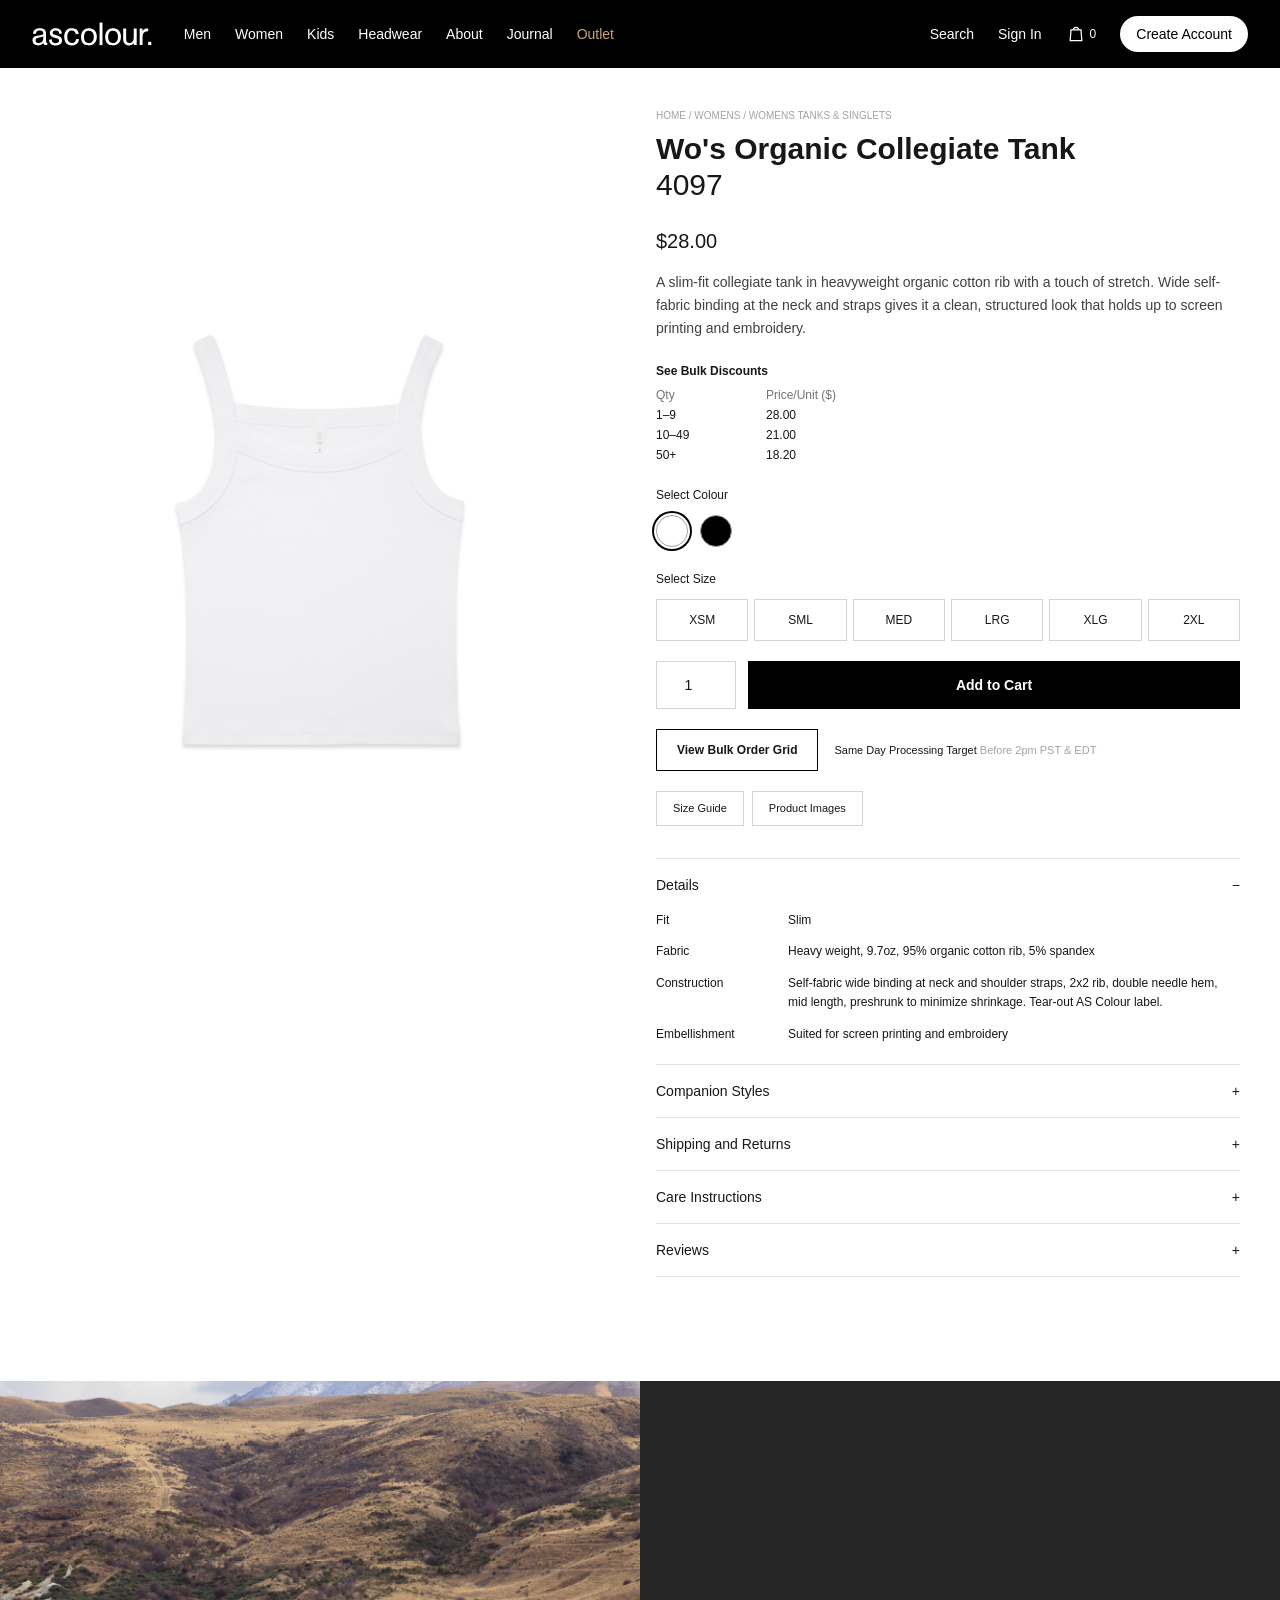
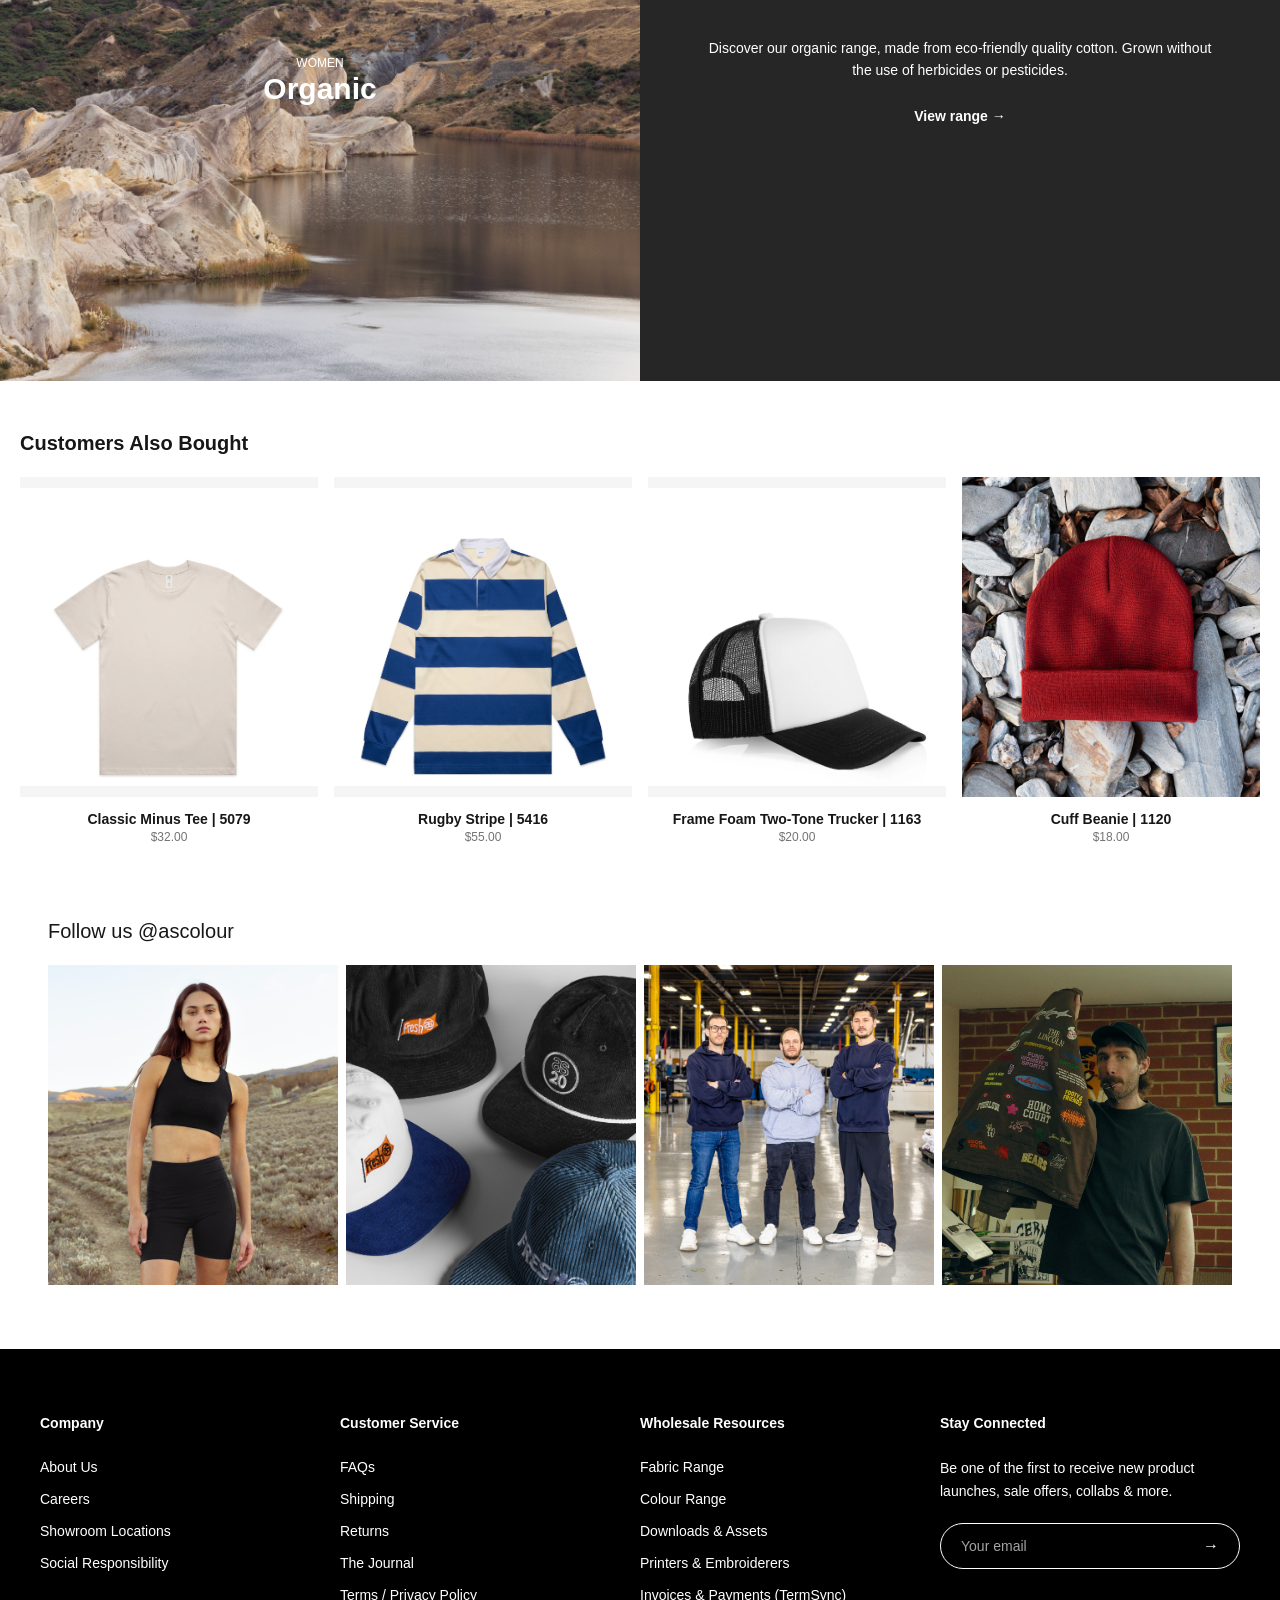
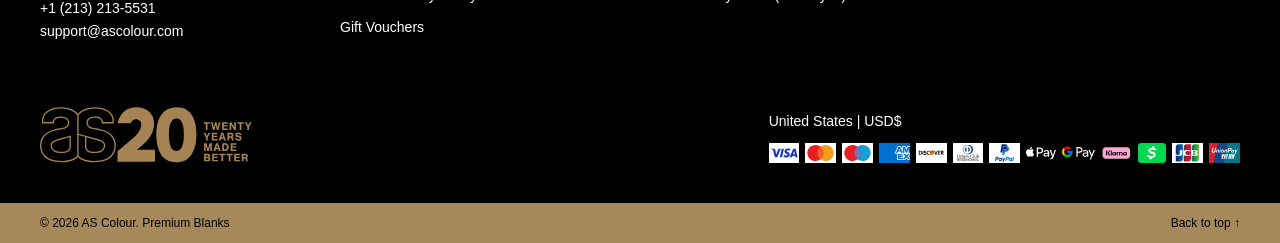
==== midterm/product.html @ 3f2ceb86 "midterm: baseline copy" ====
<!DOCTYPE html>
<html lang="en">
<head>
    <meta charset="UTF-8">
    <meta name="viewport" content="width=device-width, initial-scale=1.0">
    <title>Wo's Organic Collegiate Tank - AS Colour</title>
    <link rel="stylesheet" href="css/output.css">
</head>
<body class="bg-white font-sans text-neutral-900">

    <!-- ===== Header / Navbar (Tailwind) ===== -->
    <header class="bg-black text-white">
        <div class="flex items-center justify-between gap-4 px-4 py-4 md:px-8">
            <div class="flex items-center gap-8">
                <a href="index.html"><img src="images/ascolour_001.svg" alt="AS Colour" class="h-5 md:h-6"></a>
                <nav class="hidden gap-6 text-sm lg:flex">
                    <a href="#" class="hover:text-gold">Men</a>
                    <a href="#" class="hover:text-gold">Women</a>
                    <a href="#" class="hover:text-gold">Kids</a>
                    <a href="#" class="hover:text-gold">Headwear</a>
                    <a href="#" class="hover:text-gold">About</a>
                    <a href="#" class="hover:text-gold">Journal</a>
                    <a href="#" class="text-gold">Outlet</a>
                </nav>
            </div>
            <div class="flex items-center gap-4 text-sm md:gap-6">
                <a href="#" class="hidden md:inline">Search</a>
                <a href="#" class="hidden md:inline">Sign In</a>
                <a href="#" aria-label="Cart" class="flex items-center gap-1">
                    <svg class="h-5 w-5" fill="none" stroke="currentColor" stroke-width="1.5" viewBox="0 0 24 24" aria-hidden="true"><path d="M6 7h12l1 13H5L6 7z"/><path d="M9 7a3 3 0 0 1 6 0"/></svg>
                    <span class="text-xs">0</span>
                </a>
                <a href="#" class="hidden rounded-full bg-white px-4 py-2 text-black md:inline-block">Create Account</a>
                <label for="menu-toggle" class="cursor-pointer lg:hidden" aria-label="Open menu">
                    <svg class="h-6 w-6" fill="none" stroke="currentColor" stroke-width="1.5" viewBox="0 0 24 24" aria-hidden="true"><path d="M4 7h16M4 12h16M4 17h16"/></svg>
                </label>
            </div>
        </div>
        <!-- CSS-only mobile menu: checkbox + Tailwind peer-checked -->
        <input type="checkbox" id="menu-toggle" class="peer hidden">
        <nav class="hidden flex-col gap-4 border-t border-neutral-800 px-4 py-4 text-sm peer-checked:flex lg:!hidden">
            <a href="#">Men</a>
            <a href="#">Women</a>
            <a href="#">Kids</a>
            <a href="#">Headwear</a>
            <a href="#">About</a>
            <a href="#">Journal</a>
            <a href="#" class="text-gold">Outlet</a>
            <a href="#">Search</a>
            <a href="#">Sign In</a>
        </nav>
    </header>

    <!-- ===== Product Detail ===== -->
    <main class="flex flex-col lg:flex-row lg:items-start">

        <!-- Gallery -->
        <div class="w-full bg-white lg:w-1/2">
            <img src="images/ascolour_030.jpg" alt="Wo's Organic Collegiate Tank - White" class="h-[360px] w-full object-contain md:h-[540px] lg:h-[760px]">
        </div>

        <!-- Details -->
        <div class="w-full px-4 py-8 md:px-8 lg:sticky lg:top-0 lg:w-1/2 lg:py-10 lg:pl-4 lg:pr-10">
            <p class="mb-2 text-[10px] text-neutral-400">HOME / WOMENS / WOMENS TANKS &amp; SINGLETS</p>
            <h1 class="text-2xl font-bold md:text-3xl">Wo's Organic Collegiate Tank</h1>
            <p class="mb-6 text-2xl md:text-3xl">4097</p>
            <p class="mb-4 text-xl">$28.00</p>

            <p class="mb-6 max-w-xl text-sm leading-relaxed text-neutral-700">
                A slim-fit collegiate tank in heavyweight organic cotton rib with a touch of stretch.
                Wide self-fabric binding at the neck and straps gives it a clean, structured look that
                holds up to screen printing and embroidery.
            </p>

            <!-- Bulk discounts -->
            <div class="mb-6 max-w-[220px] text-xs">
                <p class="mb-2 font-bold">See Bulk Discounts</p>
                <div class="mb-1 flex text-neutral-500"><span class="flex-1">Qty</span><span class="flex-1">Price/Unit ($)</span></div>
                <div class="mb-1 flex"><span class="flex-1">1–9</span><span class="flex-1">28.00</span></div>
                <div class="mb-1 flex"><span class="flex-1">10–49</span><span class="flex-1">21.00</span></div>
                <div class="flex"><span class="flex-1">50+</span><span class="flex-1">18.20</span></div>
            </div>

            <!-- Colour (CSS-only, Tailwind peer-checked) -->
            <p class="mb-3 text-xs">Select Colour</p>
            <div class="mb-6 flex items-center gap-3">
                <label class="cursor-pointer">
                    <input type="radio" name="colour" class="peer sr-only" checked>
                    <span class="block h-8 w-8 rounded-full border border-neutral-400 bg-white peer-checked:ring-2 peer-checked:ring-black peer-checked:ring-offset-2" title="White"></span>
                </label>
                <label class="cursor-pointer">
                    <input type="radio" name="colour" class="peer sr-only">
                    <span class="block h-8 w-8 rounded-full border border-neutral-400 bg-black peer-checked:ring-2 peer-checked:ring-black peer-checked:ring-offset-2" title="Black"></span>
                </label>
            </div>

            <!-- Size (CSS-only, Tailwind peer-checked) -->
            <p class="mb-3 text-xs">Select Size</p>
            <div class="mb-5 flex flex-wrap gap-1.5">
                <label class="min-w-[48px] flex-1 cursor-pointer"><input type="radio" name="size" class="peer sr-only"><span class="block border border-neutral-300 py-3 text-center text-xs hover:border-black peer-checked:border-black peer-checked:bg-black peer-checked:text-white">XSM</span></label>
                <label class="min-w-[48px] flex-1 cursor-pointer"><input type="radio" name="size" class="peer sr-only"><span class="block border border-neutral-300 py-3 text-center text-xs hover:border-black peer-checked:border-black peer-checked:bg-black peer-checked:text-white">SML</span></label>
                <label class="min-w-[48px] flex-1 cursor-pointer"><input type="radio" name="size" class="peer sr-only"><span class="block border border-neutral-300 py-3 text-center text-xs hover:border-black peer-checked:border-black peer-checked:bg-black peer-checked:text-white">MED</span></label>
                <label class="min-w-[48px] flex-1 cursor-pointer"><input type="radio" name="size" class="peer sr-only"><span class="block border border-neutral-300 py-3 text-center text-xs hover:border-black peer-checked:border-black peer-checked:bg-black peer-checked:text-white">LRG</span></label>
                <label class="min-w-[48px] flex-1 cursor-pointer"><input type="radio" name="size" class="peer sr-only"><span class="block border border-neutral-300 py-3 text-center text-xs hover:border-black peer-checked:border-black peer-checked:bg-black peer-checked:text-white">XLG</span></label>
                <label class="min-w-[48px] flex-1 cursor-pointer"><input type="radio" name="size" class="peer sr-only"><span class="block border border-neutral-300 py-3 text-center text-xs hover:border-black peer-checked:border-black peer-checked:bg-black peer-checked:text-white">2XL</span></label>
            </div>

            <!-- Quantity selector + Add to Cart (not functional yet) -->
            <div class="mb-5 flex gap-3">
                <label for="qty" class="sr-only">Quantity</label>
                <input id="qty" type="number" min="1" max="999" value="1" class="h-12 w-20 border border-neutral-300 text-center text-sm">
                <button type="button" class="h-12 flex-1 bg-black text-sm font-bold text-white hover:bg-neutral-700">Add to Cart</button>
            </div>

            <div class="mb-5 flex flex-wrap items-center gap-4">
                <button type="button" class="border border-black px-5 py-3 text-xs font-bold">View Bulk Order Grid</button>
                <span class="text-[11px]">Same Day Processing Target <span class="text-neutral-400">Before 2pm PST &amp; EDT</span></span>
            </div>

            <div class="mb-8 flex gap-2">
                <a href="#" class="border border-neutral-300 px-4 py-2 text-[11px]">Size Guide</a>
                <a href="#" class="border border-neutral-300 px-4 py-2 text-[11px]">Product Images</a>
            </div>

            <!-- Accordions (native <details>, no JS) -->
            <details class="group border-t border-neutral-200 text-sm" open>
                <summary class="flex cursor-pointer list-none justify-between py-4 after:content-['+'] group-open:after:content-['−']">Details</summary>
                <div class="pb-5 text-xs leading-relaxed">
                    <div class="mb-3 flex gap-5"><span class="w-28 shrink-0">Fit</span><p>Slim</p></div>
                    <div class="mb-3 flex gap-5"><span class="w-28 shrink-0">Fabric</span><p>Heavy weight, 9.7oz, 95% organic cotton rib, 5% spandex</p></div>
                    <div class="mb-3 flex gap-5"><span class="w-28 shrink-0">Construction</span><p>Self-fabric wide binding at neck and shoulder straps, 2x2 rib, double needle hem, mid length, preshrunk to minimize shrinkage. Tear-out AS Colour label.</p></div>
                    <div class="flex gap-5"><span class="w-28 shrink-0">Embellishment</span><p>Suited for screen printing and embroidery</p></div>
                </div>
            </details>
            <details class="group border-t border-neutral-200 text-sm">
                <summary class="flex cursor-pointer list-none justify-between py-4 after:content-['+'] group-open:after:content-['−']">Companion Styles</summary>
                <p class="pb-5 text-xs">See the related styles below.</p>
            </details>
            <details class="group border-t border-neutral-200 text-sm">
                <summary class="flex cursor-pointer list-none justify-between py-4 after:content-['+'] group-open:after:content-['−']">Shipping and Returns</summary>
                <p class="pb-5 text-xs">Same day processing on orders placed before 2pm PST &amp; EDT.</p>
            </details>
            <details class="group border-t border-neutral-200 text-sm">
                <summary class="flex cursor-pointer list-none justify-between py-4 after:content-['+'] group-open:after:content-['−']">Care Instructions</summary>
                <p class="pb-5 text-xs">Cold wash, do not tumble dry, warm iron.</p>
            </details>
            <details class="group border-y border-neutral-200 text-sm">
                <summary class="flex cursor-pointer list-none justify-between py-4 after:content-['+'] group-open:after:content-['−']">Reviews</summary>
                <p class="pb-5 text-xs">No reviews yet.</p>
            </details>
        </div>
    </main>

    <!-- ===== Organic Banner ===== -->
    <section class="mt-16 flex flex-col md:flex-row">
        <div class="relative md:w-1/2">
            <img src="images/ascolour_013.jpg" alt="Organic range landscape" class="h-72 w-full object-cover md:h-[600px]">
            <div class="absolute inset-0 flex flex-col items-center justify-center text-white">
                <span class="text-xs">WOMEN</span>
                <strong class="text-3xl">Organic</strong>
            </div>
        </div>
        <div class="flex flex-col items-center justify-center gap-6 bg-neutral-800 px-6 py-12 text-center text-white md:w-1/2">
            <p class="max-w-lg text-sm leading-relaxed">Discover our organic range, made from eco-friendly quality cotton. Grown without the use of herbicides or pesticides.</p>
            <a href="index.html" class="text-sm font-bold">View range &rarr;</a>
        </div>
    </section>

    <!-- ===== Customers Also Bought ===== -->
    <section class="px-4 py-12 md:px-5">
        <h2 class="mb-5 text-xl font-bold">Customers Also Bought</h2>
        <div class="-mx-2 flex flex-wrap">
            <a href="product.html" class="mb-6 w-1/2 px-2 text-center lg:w-1/4">
                <img src="images/ascolour_032.webp" alt="Classic Minus Tee" class="mb-3 h-44 w-full bg-neutral-100 object-contain md:h-80">
                <h3 class="text-sm font-bold">Classic Minus Tee | 5079</h3>
                <p class="text-xs text-neutral-500">$32.00</p>
            </a>
            <a href="product.html" class="mb-6 w-1/2 px-2 text-center lg:w-1/4">
                <img src="images/ascolour_031.webp" alt="Rugby Stripe" class="mb-3 h-44 w-full bg-neutral-100 object-contain md:h-80">
                <h3 class="text-sm font-bold">Rugby Stripe | 5416</h3>
                <p class="text-xs text-neutral-500">$55.00</p>
            </a>
            <a href="product.html" class="mb-6 w-1/2 px-2 text-center lg:w-1/4">
                <img src="images/ascolour_033.webp" alt="Frame Foam Two-Tone Trucker" class="mb-3 h-44 w-full bg-neutral-100 object-contain md:h-80">
                <h3 class="text-sm font-bold">Frame Foam Two-Tone Trucker | 1163</h3>
                <p class="text-xs text-neutral-500">$20.00</p>
            </a>
            <a href="product.html" class="mb-6 w-1/2 px-2 text-center lg:w-1/4">
                <img src="images/ascolour_012.jpg" alt="Cuff Beanie" class="mb-3 h-44 w-full bg-neutral-100 object-cover md:h-80">
                <h3 class="text-sm font-bold">Cuff Beanie | 1120</h3>
                <p class="text-xs text-neutral-500">$18.00</p>
            </a>
        </div>
    </section>

    <!-- ===== Follow Us ===== -->
    <section class="px-4 pb-16 md:px-12">
        <h2 class="mb-5 text-xl">Follow us @ascolour</h2>
        <div class="flex flex-wrap gap-2">
            <img src="images/ascolour_005.jpg" alt="Instagram post" class="h-44 w-[calc(50%-4px)] object-cover md:h-80 lg:w-[calc(25%-6px)]">
            <img src="images/ascolour_015.jpg" alt="Instagram post" class="h-44 w-[calc(50%-4px)] object-cover md:h-80 lg:w-[calc(25%-6px)]">
            <img src="images/ascolour_014.jpg" alt="Instagram post" class="h-44 w-[calc(50%-4px)] object-cover md:h-80 lg:w-[calc(25%-6px)]">
            <img src="images/ascolour_039.webp" alt="Merch Series" class="h-44 w-[calc(50%-4px)] object-cover md:h-80 lg:w-[calc(25%-6px)]">
        </div>
    </section>

    <!-- ===== Footer (identical on both pages) ===== -->
    <footer class="bg-black px-4 pb-10 pt-16 text-white md:px-10">
        <div class="mb-16 flex flex-wrap gap-y-10">
            <div class="w-1/2 pr-4 lg:w-1/4">
                <h4 class="mb-6 text-sm font-bold">Company</h4>
                <ul class="space-y-3 text-sm">
                    <li><a href="#" class="hover:text-gold">About Us</a></li>
                    <li><a href="#" class="hover:text-gold">Careers</a></li>
                    <li><a href="#" class="hover:text-gold">Showroom Locations</a></li>
                    <li><a href="#" class="hover:text-gold">Social Responsibility</a></li>
                </ul>
                <p class="mt-6 text-sm leading-relaxed">+1 (213) 213-5531<br>support@ascolour.com</p>
            </div>
            <div class="w-1/2 pr-4 lg:w-1/4">
                <h4 class="mb-6 text-sm font-bold">Customer Service</h4>
                <ul class="space-y-3 text-sm">
                    <li><a href="#" class="hover:text-gold">FAQs</a></li>
                    <li><a href="#" class="hover:text-gold">Shipping</a></li>
                    <li><a href="#" class="hover:text-gold">Returns</a></li>
                    <li><a href="#" class="hover:text-gold">The Journal</a></li>
                    <li><a href="#" class="hover:text-gold">Terms / Privacy Policy</a></li>
                    <li><a href="#" class="hover:text-gold">Gift Vouchers</a></li>
                </ul>
            </div>
            <div class="w-1/2 pr-4 lg:w-1/4">
                <h4 class="mb-6 text-sm font-bold">Wholesale Resources</h4>
                <ul class="space-y-3 text-sm">
                    <li><a href="#" class="hover:text-gold">Fabric Range</a></li>
                    <li><a href="#" class="hover:text-gold">Colour Range</a></li>
                    <li><a href="#" class="hover:text-gold">Downloads &amp; Assets</a></li>
                    <li><a href="#" class="hover:text-gold">Printers &amp; Embroiderers</a></li>
                    <li><a href="#" class="hover:text-gold">Invoices &amp; Payments (TermSync)</a></li>
                </ul>
            </div>
            <div class="w-full lg:w-1/4">
                <h4 class="mb-6 text-sm font-bold">Stay Connected</h4>
                <p class="text-sm leading-relaxed">Be one of the first to receive new product launches, sale offers, collabs &amp; more.</p>
                <form action="#" class="mt-5 flex overflow-hidden rounded-full border border-white">
                    <input type="email" placeholder="Your email" aria-label="Email" class="min-w-0 flex-1 bg-transparent px-5 py-3 text-sm text-white outline-none placeholder:text-neutral-400">
                    <button type="submit" class="px-5" aria-label="Subscribe">&rarr;</button>
                </form>
            </div>
        </div>
        <div class="flex flex-col gap-6 md:flex-row md:items-end md:justify-between">
            <img src="images/ascolour_040.svg" alt="AS Colour 20 Years" class="h-12 w-auto self-start md:h-14">
            <div>
                <p class="mb-3 text-sm">United States | USD$</p>
                <div class="flex flex-wrap items-center gap-1.5">
                    <img src="images/ascolour_041.svg" alt="Visa" class="h-5">
                    <img src="images/ascolour_042.svg" alt="Mastercard" class="h-5">
                    <img src="images/ascolour_043.svg" alt="Maestro" class="h-5">
                    <img src="images/ascolour_044.svg" alt="American Express" class="h-5">
                    <img src="images/ascolour_045.svg" alt="Discover" class="h-5">
                    <img src="images/ascolour_046.svg" alt="Diners Club" class="h-5">
                    <img src="images/ascolour_047.svg" alt="PayPal" class="h-5">
                    <img src="images/ascolour_048.svg" alt="Apple Pay" class="h-5">
                    <img src="images/ascolour_049.svg" alt="Google Pay" class="h-5">
                    <img src="images/ascolour_050.svg" alt="Klarna" class="h-5">
                    <img src="images/ascolour_051.svg" alt="Cash App" class="h-5">
                    <img src="images/ascolour_052.svg" alt="JCB" class="h-5">
                    <img src="images/ascolour_053.svg" alt="UnionPay" class="h-5">
                </div>
            </div>
        </div>
    </footer>
    <div class="flex justify-between bg-bronze px-4 py-3 text-xs text-black md:px-10">
        <span>&copy; 2026 AS Colour. Premium Blanks</span>
        <a href="#">Back to top &uarr;</a>
    </div>

</body>
</html>
---- midterm/css/output.css ----
*,:after,:before{--tw-border-spacing-x:0;--tw-border-spacing-y:0;--tw-translate-x:0;--tw-translate-y:0;--tw-rotate:0;--tw-skew-x:0;--tw-skew-y:0;--tw-scale-x:1;--tw-scale-y:1;--tw-pan-x: ;--tw-pan-y: ;--tw-pinch-zoom: ;--tw-scroll-snap-strictness:proximity;--tw-gradient-from-position: ;--tw-gradient-via-position: ;--tw-gradient-to-position: ;--tw-ordinal: ;--tw-slashed-zero: ;--tw-numeric-figure: ;--tw-numeric-spacing: ;--tw-numeric-fraction: ;--tw-ring-inset: ;--tw-ring-offset-width:0px;--tw-ring-offset-color:#fff;--tw-ring-color:rgba(59,130,246,.5);--tw-ring-offset-shadow:0 0 #0000;--tw-ring-shadow:0 0 #0000;--tw-shadow:0 0 #0000;--tw-shadow-colored:0 0 #0000;--tw-blur: ;--tw-brightness: ;--tw-contrast: ;--tw-grayscale: ;--tw-hue-rotate: ;--tw-invert: ;--tw-saturate: ;--tw-sepia: ;--tw-drop-shadow: ;--tw-backdrop-blur: ;--tw-backdrop-brightness: ;--tw-backdrop-contrast: ;--tw-backdrop-grayscale: ;--tw-backdrop-hue-rotate: ;--tw-backdrop-invert: ;--tw-backdrop-opacity: ;--tw-backdrop-saturate: ;--tw-backdrop-sepia: ;--tw-contain-size: ;--tw-contain-layout: ;--tw-contain-paint: ;--tw-contain-style: }::backdrop{--tw-border-spacing-x:0;--tw-border-spacing-y:0;--tw-translate-x:0;--tw-translate-y:0;--tw-rotate:0;--tw-skew-x:0;--tw-skew-y:0;--tw-scale-x:1;--tw-scale-y:1;--tw-pan-x: ;--tw-pan-y: ;--tw-pinch-zoom: ;--tw-scroll-snap-strictness:proximity;--tw-gradient-from-position: ;--tw-gradient-via-position: ;--tw-gradient-to-position: ;--tw-ordinal: ;--tw-slashed-zero: ;--tw-numeric-figure: ;--tw-numeric-spacing: ;--tw-numeric-fraction: ;--tw-ring-inset: ;--tw-ring-offset-width:0px;--tw-ring-offset-color:#fff;--tw-ring-color:rgba(59,130,246,.5);--tw-ring-offset-shadow:0 0 #0000;--tw-ring-shadow:0 0 #0000;--tw-shadow:0 0 #0000;--tw-shadow-colored:0 0 #0000;--tw-blur: ;--tw-brightness: ;--tw-contrast: ;--tw-grayscale: ;--tw-hue-rotate: ;--tw-invert: ;--tw-saturate: ;--tw-sepia: ;--tw-drop-shadow: ;--tw-backdrop-blur: ;--tw-backdrop-brightness: ;--tw-backdrop-contrast: ;--tw-backdrop-grayscale: ;--tw-backdrop-hue-rotate: ;--tw-backdrop-invert: ;--tw-backdrop-opacity: ;--tw-backdrop-saturate: ;--tw-backdrop-sepia: ;--tw-contain-size: ;--tw-contain-layout: ;--tw-contain-paint: ;--tw-contain-style: }/*! tailwindcss v3.4.17 | MIT License | https://tailwindcss.com*/*,:after,:before{box-sizing:border-box;border:0 solid #e5e7eb}:after,:before{--tw-content:""}:host,html{line-height:1.5;-webkit-text-size-adjust:100%;-moz-tab-size:4;-o-tab-size:4;tab-size:4;font-family:Helvetica Neue,Helvetica,Arial,sans-serif;font-feature-settings:normal;font-variation-settings:normal;-webkit-tap-highlight-color:transparent}body{margin:0;line-height:inherit}hr{height:0;color:inherit;border-top-width:1px}abbr:where([title]){-webkit-text-decoration:underline dotted;text-decoration:underline dotted}h1,h2,h3,h4,h5,h6{font-size:inherit;font-weight:inherit}a{color:inherit;text-decoration:inherit}b,strong{font-weight:bolder}code,kbd,pre,samp{font-family:ui-monospace,SFMono-Regular,Menlo,Monaco,Consolas,Liberation Mono,Courier New,monospace;font-feature-settings:normal;font-variation-settings:normal;font-size:1em}small{font-size:80%}sub,sup{font-size:75%;line-height:0;position:relative;vertical-align:baseline}sub{bottom:-.25em}sup{top:-.5em}table{text-indent:0;border-color:inherit;border-collapse:collapse}button,input,optgroup,select,textarea{font-family:inherit;font-feature-settings:inherit;font-variation-settings:inherit;font-size:100%;font-weight:inherit;line-height:inherit;letter-spacing:inherit;color:inherit;margin:0;padding:0}button,select{text-transform:none}button,input:where([type=button]),input:where([type=reset]),input:where([type=submit]){-webkit-appearance:button;background-color:transparent;background-image:none}:-moz-focusring{outline:auto}:-moz-ui-invalid{box-shadow:none}progress{vertical-align:baseline}::-webkit-inner-spin-button,::-webkit-outer-spin-button{height:auto}[type=search]{-webkit-appearance:textfield;outline-offset:-2px}::-webkit-search-decoration{-webkit-appearance:none}::-webkit-file-upload-button{-webkit-appearance:button;font:inherit}summary{display:list-item}blockquote,dd,dl,figure,h1,h2,h3,h4,h5,h6,hr,p,pre{margin:0}fieldset{margin:0}fieldset,legend{padding:0}menu,ol,ul{list-style:none;margin:0;padding:0}dialog{padding:0}textarea{resize:vertical}input::-moz-placeholder,textarea::-moz-placeholder{opacity:1;color:#9ca3af}input::placeholder,textarea::placeholder{opacity:1;color:#9ca3af}[role=button],button{cursor:pointer}:disabled{cursor:default}audio,canvas,embed,iframe,img,object,svg,video{display:block;vertical-align:middle}img,video{max-width:100%;height:auto}[hidden]:where(:not([hidden=until-found])){display:none}summary::-webkit-details-marker{display:none}.sr-only{position:absolute;width:1px;height:1px;padding:0;margin:-1px;overflow:hidden;clip:rect(0,0,0,0);white-space:nowrap;border-width:0}.absolute{position:absolute}.relative{position:relative}.inset-0{inset:0}.bottom-3{bottom:.75rem}.bottom-4{bottom:1rem}.bottom-6{bottom:1.5rem}.left-3{left:.75rem}.left-4{left:1rem}.left-6{left:1.5rem}.top-3{top:.75rem}.top-4{top:1rem}.-mx-2{margin-left:-.5rem;margin-right:-.5rem}.mx-4{margin-left:1rem;margin-right:1rem}.my-2{margin-top:.5rem;margin-bottom:.5rem}.my-6{margin-top:1.5rem;margin-bottom:1.5rem}.mb-1{margin-bottom:.25rem}.mb-16{margin-bottom:4rem}.mb-2{margin-bottom:.5rem}.mb-3{margin-bottom:.75rem}.mb-4{margin-bottom:1rem}.mb-5{margin-bottom:1.25rem}.mb-6{margin-bottom:1.5rem}.mb-8{margin-bottom:2rem}.mt-16{margin-top:4rem}.mt-4{margin-top:1rem}.mt-5{margin-top:1.25rem}.mt-6{margin-top:1.5rem}.mt-8{margin-top:2rem}.block{display:block}.inline-block{display:inline-block}.flex{display:flex}.grid{display:grid}.hidden{display:none}.h-12{height:3rem}.h-36{height:9rem}.h-40{height:10rem}.h-44{height:11rem}.h-5{height:1.25rem}.h-56{height:14rem}.h-6{height:1.5rem}.h-64{height:16rem}.h-72{height:18rem}.h-8{height:2rem}.h-80{height:20rem}.h-\[360px\]{height:360px}.h-full{height:100%}.w-1\/2{width:50%}.w-20{width:5rem}.w-28{width:7rem}.w-5{width:1.25rem}.w-6{width:1.5rem}.w-8{width:2rem}.w-\[calc\(50\%-2px\)\]{width:calc(50% - 2px)}.w-\[calc\(50\%-4px\)\]{width:calc(50% - 4px)}.w-auto{width:auto}.w-full{width:100%}.min-w-0{min-width:0}.min-w-\[48px\]{min-width:48px}.max-w-\[220px\]{max-width:220px}.max-w-lg{max-width:32rem}.max-w-xl{max-width:36rem}.flex-1{flex:1 1 0%}.shrink-0{flex-shrink:0}.cursor-pointer{cursor:pointer}.list-none{list-style-type:none}.flex-col{flex-direction:column}.flex-col-reverse{flex-direction:column-reverse}.flex-wrap{flex-wrap:wrap}.items-center{align-items:center}.justify-center{justify-content:center}.justify-between{justify-content:space-between}.gap-1{gap:.25rem}.gap-1\.5{gap:.375rem}.gap-2{gap:.5rem}.gap-3{gap:.75rem}.gap-4{gap:1rem}.gap-5{gap:1.25rem}.gap-6{gap:1.5rem}.gap-8{gap:2rem}.gap-y-10{row-gap:2.5rem}.space-y-3>:not([hidden])~:not([hidden]){--tw-space-y-reverse:0;margin-top:calc(.75rem*(1 - var(--tw-space-y-reverse)));margin-bottom:calc(.75rem*var(--tw-space-y-reverse))}.self-start{align-self:flex-start}.overflow-hidden{overflow:hidden}.rounded-full{border-radius:9999px}.border{border-width:1px}.border-y{border-top-width:1px;border-bottom-width:1px}.border-t{border-top-width:1px}.border-black{--tw-border-opacity:1;border-color:rgb(0 0 0/var(--tw-border-opacity,1))}.border-neutral-200{--tw-border-opacity:1;border-color:rgb(229 229 229/var(--tw-border-opacity,1))}.border-neutral-300{--tw-border-opacity:1;border-color:rgb(212 212 212/var(--tw-border-opacity,1))}.border-neutral-400{--tw-border-opacity:1;border-color:rgb(163 163 163/var(--tw-border-opacity,1))}.border-neutral-800{--tw-border-opacity:1;border-color:rgb(38 38 38/var(--tw-border-opacity,1))}.border-white{--tw-border-opacity:1;border-color:rgb(255 255 255/var(--tw-border-opacity,1))}.bg-black{--tw-bg-opacity:1;background-color:rgb(0 0 0/var(--tw-bg-opacity,1))}.bg-bronze{--tw-bg-opacity:1;background-color:rgb(166 137 90/var(--tw-bg-opacity,1))}.bg-neutral-100{--tw-bg-opacity:1;background-color:rgb(245 245 245/var(--tw-bg-opacity,1))}.bg-neutral-800{--tw-bg-opacity:1;background-color:rgb(38 38 38/var(--tw-bg-opacity,1))}.bg-soft{--tw-bg-opacity:1;background-color:rgb(245 245 245/var(--tw-bg-opacity,1))}.bg-transparent{background-color:transparent}.bg-white{--tw-bg-opacity:1;background-color:rgb(255 255 255/var(--tw-bg-opacity,1))}.object-contain{-o-object-fit:contain;object-fit:contain}.object-cover{-o-object-fit:cover;object-fit:cover}.p-4{padding:1rem}.px-2{padding-left:.5rem;padding-right:.5rem}.px-3{padding-left:.75rem;padding-right:.75rem}.px-4{padding-left:1rem;padding-right:1rem}.px-5{padding-left:1.25rem;padding-right:1.25rem}.px-6{padding-left:1.5rem;padding-right:1.5rem}.py-1{padding-top:.25rem;padding-bottom:.25rem}.py-12{padding-top:3rem;padding-bottom:3rem}.py-16{padding-top:4rem;padding-bottom:4rem}.py-2{padding-top:.5rem;padding-bottom:.5rem}.py-3{padding-top:.75rem;padding-bottom:.75rem}.py-4{padding-top:1rem;padding-bottom:1rem}.py-8{padding-top:2rem;padding-bottom:2rem}.pb-10{padding-bottom:2.5rem}.pb-16{padding-bottom:4rem}.pb-5{padding-bottom:1.25rem}.pr-4{padding-right:1rem}.pt-12{padding-top:3rem}.pt-16{padding-top:4rem}.text-center{text-align:center}.font-sans{font-family:Helvetica Neue,Helvetica,Arial,sans-serif}.text-2xl{font-size:1.5rem;line-height:2rem}.text-3xl{font-size:1.875rem;line-height:2.25rem}.text-\[10px\]{font-size:10px}.text-\[11px\]{font-size:11px}.text-base{font-size:1rem;line-height:1.5rem}.text-lg{font-size:1.125rem;line-height:1.75rem}.text-sm{font-size:.875rem;line-height:1.25rem}.text-xl{font-size:1.25rem;line-height:1.75rem}.text-xs{font-size:.75rem;line-height:1rem}.font-bold{font-weight:700}.uppercase{text-transform:uppercase}.leading-relaxed{line-height:1.625}.tracking-widest{letter-spacing:.1em}.text-black{--tw-text-opacity:1;color:rgb(0 0 0/var(--tw-text-opacity,1))}.text-gold{--tw-text-opacity:1;color:rgb(201 164 108/var(--tw-text-opacity,1))}.text-neutral-400{--tw-text-opacity:1;color:rgb(163 163 163/var(--tw-text-opacity,1))}.text-neutral-500{--tw-text-opacity:1;color:rgb(115 115 115/var(--tw-text-opacity,1))}.text-neutral-600{--tw-text-opacity:1;color:rgb(82 82 82/var(--tw-text-opacity,1))}.text-neutral-700{--tw-text-opacity:1;color:rgb(64 64 64/var(--tw-text-opacity,1))}.text-neutral-900{--tw-text-opacity:1;color:rgb(23 23 23/var(--tw-text-opacity,1))}.text-white{--tw-text-opacity:1;color:rgb(255 255 255/var(--tw-text-opacity,1))}.underline{text-decoration-line:underline}.outline-none{outline:2px solid transparent;outline-offset:2px}.placeholder\:text-neutral-400::-moz-placeholder{--tw-text-opacity:1;color:rgb(163 163 163/var(--tw-text-opacity,1))}.placeholder\:text-neutral-400::placeholder{--tw-text-opacity:1;color:rgb(163 163 163/var(--tw-text-opacity,1))}.after\:content-\[\'\+\'\]:after{--tw-content:"+";content:var(--tw-content)}.hover\:border-black:hover{--tw-border-opacity:1;border-color:rgb(0 0 0/var(--tw-border-opacity,1))}.hover\:bg-neutral-700:hover{--tw-bg-opacity:1;background-color:rgb(64 64 64/var(--tw-bg-opacity,1))}.hover\:text-gold:hover{--tw-text-opacity:1;color:rgb(201 164 108/var(--tw-text-opacity,1))}.group[open] .group-open\:after\:content-\[\'\2212\'\]:after{--tw-content:"−";content:var(--tw-content)}.peer:checked~.peer-checked\:flex{display:flex}.peer:checked~.peer-checked\:border-black{--tw-border-opacity:1;border-color:rgb(0 0 0/var(--tw-border-opacity,1))}.peer:checked~.peer-checked\:bg-black{--tw-bg-opacity:1;background-color:rgb(0 0 0/var(--tw-bg-opacity,1))}.peer:checked~.peer-checked\:text-white{--tw-text-opacity:1;color:rgb(255 255 255/var(--tw-text-opacity,1))}.peer:checked~.peer-checked\:ring-2{--tw-ring-offset-shadow:var(--tw-ring-inset) 0 0 0 var(--tw-ring-offset-width) var(--tw-ring-offset-color);--tw-ring-shadow:var(--tw-ring-inset) 0 0 0 calc(2px + var(--tw-ring-offset-width)) var(--tw-ring-color);box-shadow:var(--tw-ring-offset-shadow),var(--tw-ring-shadow),var(--tw-shadow,0 0 #0000)}.peer:checked~.peer-checked\:ring-black{--tw-ring-opacity:1;--tw-ring-color:rgb(0 0 0/var(--tw-ring-opacity,1))}.peer:checked~.peer-checked\:ring-offset-2{--tw-ring-offset-width:2px}@media (min-width:768px){.md\:left-6{left:1.5rem}.md\:top-6{top:1.5rem}.md\:mx-10{margin-left:2.5rem;margin-right:2.5rem}.md\:inline-block{display:inline-block}.md\:inline{display:inline}.md\:h-14{height:3.5rem}.md\:h-56{height:14rem}.md\:h-6{height:1.5rem}.md\:h-60{height:15rem}.md\:h-80{height:20rem}.md\:h-\[460px\]{height:460px}.md\:h-\[520px\]{height:520px}.md\:h-\[540px\]{height:540px}.md\:h-\[560px\]{height:560px}.md\:h-\[600px\]{height:600px}.md\:w-1\/2{width:50%}.md\:w-1\/3{width:33.333333%}.md\:flex-row{flex-direction:row}.md\:items-end{align-items:flex-end}.md\:justify-between{justify-content:space-between}.md\:gap-5{gap:1.25rem}.md\:gap-6{gap:1.5rem}.md\:px-10{padding-left:2.5rem;padding-right:2.5rem}.md\:px-12{padding-left:3rem;padding-right:3rem}.md\:px-5{padding-left:1.25rem;padding-right:1.25rem}.md\:px-8{padding-left:2rem;padding-right:2rem}.md\:py-20{padding-top:5rem;padding-bottom:5rem}.md\:text-2xl{font-size:1.5rem;line-height:2rem}.md\:text-3xl{font-size:1.875rem;line-height:2.25rem}.md\:text-4xl{font-size:2.25rem;line-height:2.5rem}.md\:text-sm{font-size:.875rem;line-height:1.25rem}.md\:text-xl{font-size:1.25rem;line-height:1.75rem}}@media (min-width:1024px){.lg\:sticky{position:sticky}.lg\:top-0{top:0}.lg\:flex{display:flex}.lg\:\!hidden{display:none!important}.lg\:hidden{display:none}.lg\:h-72{height:18rem}.lg\:h-\[430px\]{height:430px}.lg\:h-\[620px\]{height:620px}.lg\:h-\[760px\]{height:760px}.lg\:w-1\/2{width:50%}.lg\:w-1\/4{width:25%}.lg\:w-\[calc\(25\%-3px\)\]{width:calc(25% - 3px)}.lg\:w-\[calc\(25\%-6px\)\]{width:calc(25% - 6px)}.lg\:flex-row{flex-direction:row}.lg\:items-start{align-items:flex-start}.lg\:gap-16{gap:4rem}.lg\:py-10{padding-top:2.5rem;padding-bottom:2.5rem}.lg\:pl-4{padding-left:1rem}.lg\:pr-10{padding-right:2.5rem}}
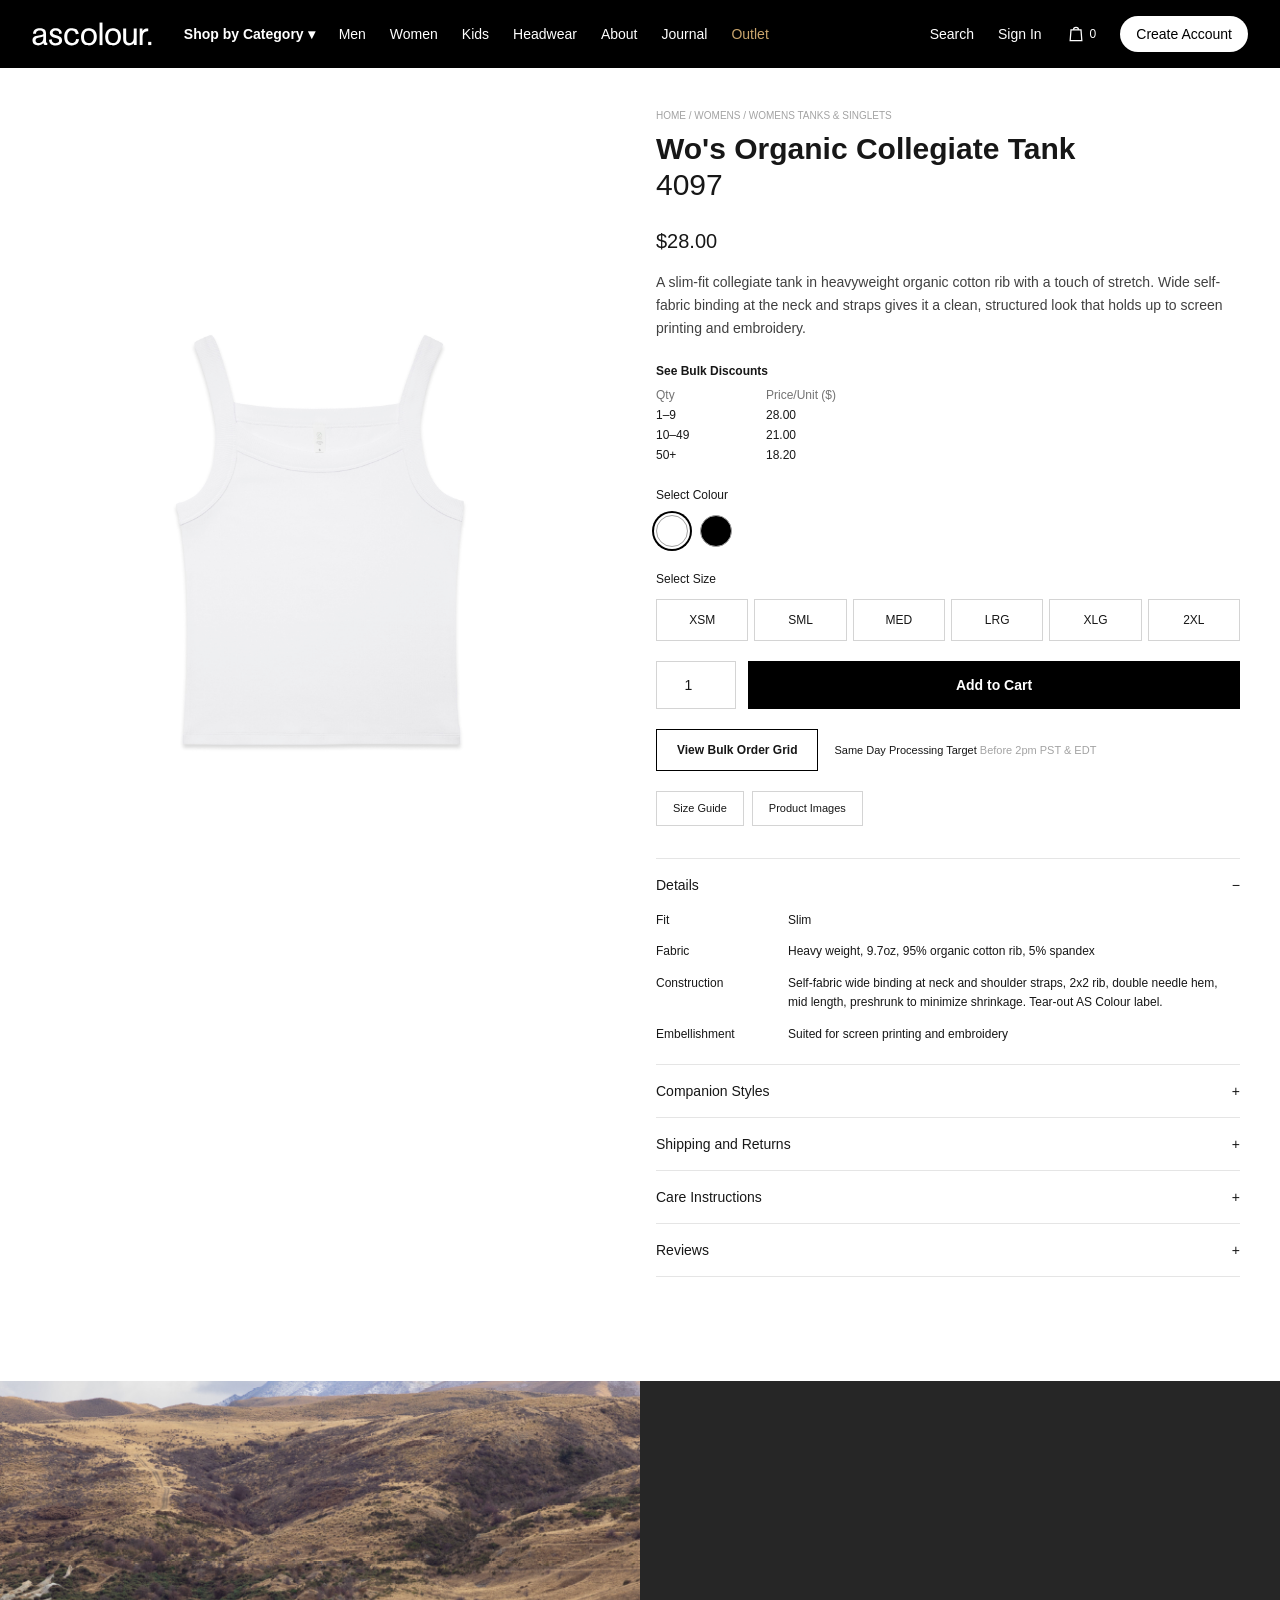
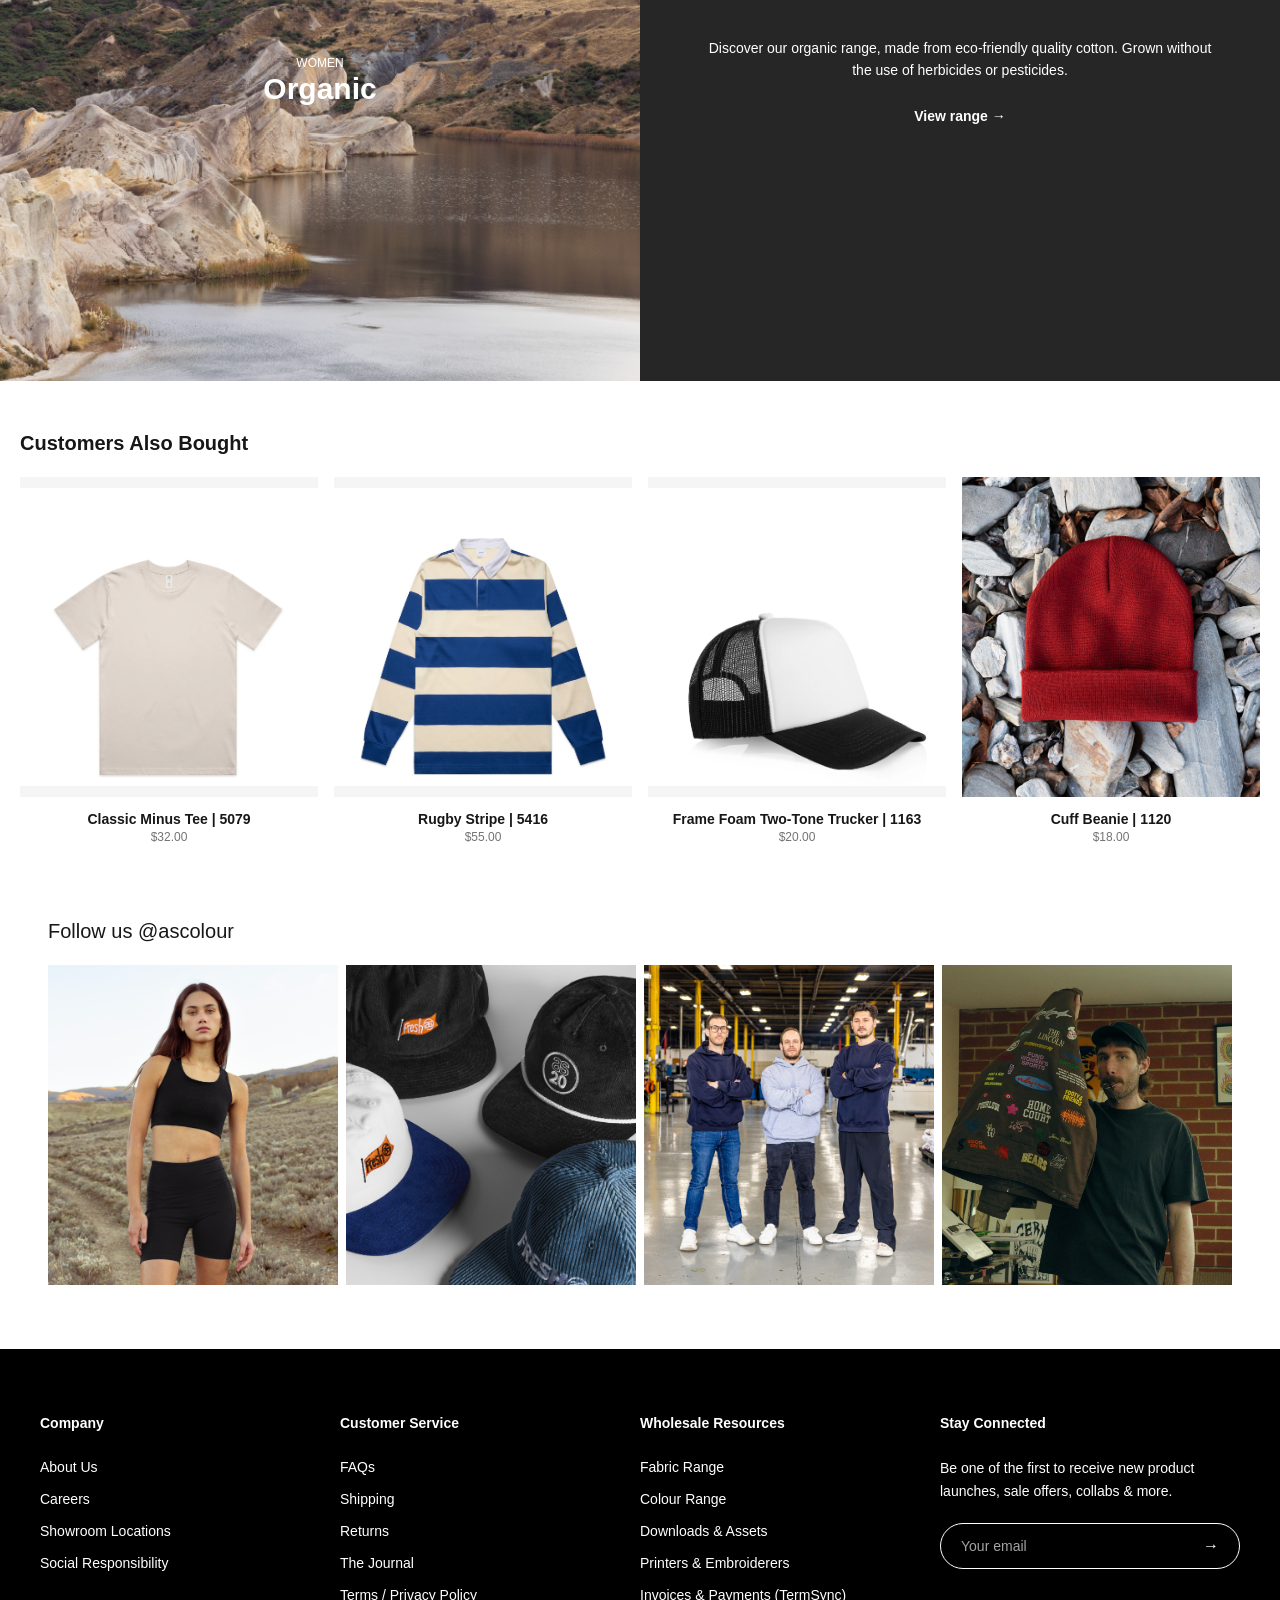
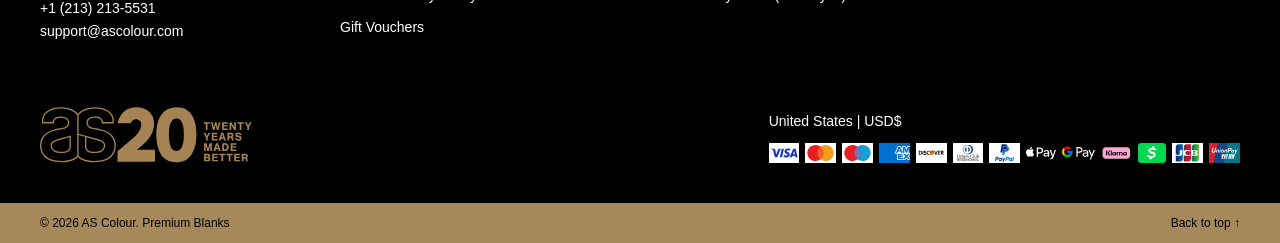
==== commit 46f3affc: "Add responsive CSS-only mega menu to header Implemented a new “Shop by Category” navigation in both " ====
--- a/midterm/product.html
+++ b/midterm/product.html
@@ -9,21 +9,99 @@
 <body class="bg-white font-sans text-neutral-900">
 
     <!-- ===== Header / Navbar (Tailwind) ===== -->
-    <header class="bg-black text-white">
-        <div class="flex items-center justify-between gap-4 px-4 py-4 md:px-8">
-            <div class="flex items-center gap-8">
-                <a href="index.html"><img src="images/ascolour_001.svg" alt="AS Colour" class="h-5 md:h-6"></a>
-                <nav class="hidden gap-6 text-sm lg:flex">
-                    <a href="#" class="hover:text-gold">Men</a>
-                    <a href="#" class="hover:text-gold">Women</a>
-                    <a href="#" class="hover:text-gold">Kids</a>
-                    <a href="#" class="hover:text-gold">Headwear</a>
-                    <a href="#" class="hover:text-gold">About</a>
-                    <a href="#" class="hover:text-gold">Journal</a>
-                    <a href="#" class="text-gold">Outlet</a>
+    <!-- TASK 1: "relative z-50" puts the header (and its mega-menu panel) above
+         everything else on the page: product cards, badges, sticky details. -->
+    <header class="relative z-50 bg-black text-white">
+        <!-- TASK 1: this row is "relative" so the mega-menu panel opens right under it.
+             "items-stretch" makes the menu item as tall as the header, so there is
+             no gap between "Shop by Category" and the panel when the mouse moves down. -->
+        <div class="relative flex items-stretch justify-between gap-4 px-4 md:px-8">
+            <div class="flex items-stretch gap-8">
+                <a href="index.html" class="flex items-center py-4"><img src="images/ascolour_001.svg" alt="AS Colour" class="h-5 md:h-6"></a>
+
+                <!-- TASK 1: the main nav now shows from BP (617px) instead of 1024px -->
+                <nav aria-label="Main" class="hidden items-stretch gap-6 text-sm bp:flex">
+
+                    <!-- ===== TASK 1: Mega-menu (HTML + CSS only, no JavaScript) =====
+                         "group" = the trigger link and the panel together.
+                         The panel opens on:
+                           group-hover        -> mouse is over the link OR the panel
+                           group-focus-within -> keyboard focus (Tab) is on the link
+                                                 or on any link inside the panel
+                         When focus or the mouse leaves the group, the panel hides again. -->
+                    <div class="group flex items-stretch">
+                        <a href="#" class="flex items-center gap-1 font-bold hover:text-gold focus:text-gold" aria-haspopup="true">Shop by Category <span aria-hidden="true">&#9662;</span></a>
+
+                        <!-- TASK 1: the panel
+                             absolute + top-full    -> sits under the header, does NOT push the page down
+                             left-0 right-0         -> full width
+                             hidden + group-*:block -> only shown on hover / focus
+                             grid-cols-5            -> K = 5 columns -->
+                        <div class="absolute left-0 right-0 top-full z-50 hidden border-t border-neutral-800 bg-black px-4 py-8 shadow-xl group-focus-within:block group-hover:block md:px-8">
+                            <div class="grid grid-cols-5 gap-4 md:gap-8">
+                                <div>
+                                    <h3 class="mb-4 text-xs font-bold uppercase tracking-widest text-gold">Men</h3>
+                                    <ul class="space-y-3">
+                                        <li><a href="#" class="hover:text-gold focus:text-gold">T-Shirts</a></li>
+                                        <li><a href="#" class="hover:text-gold focus:text-gold">Hoodies</a></li>
+                                        <li><a href="#" class="hover:text-gold focus:text-gold">Jackets</a></li>
+                                        <li><a href="#" class="hover:text-gold focus:text-gold">Shorts</a></li>
+                                        <li><a href="#" class="hover:text-gold focus:text-gold">Tanks</a></li>
+                                    </ul>
+                                </div>
+                                <div>
+                                    <h3 class="mb-4 text-xs font-bold uppercase tracking-widest text-gold">Women</h3>
+                                    <ul class="space-y-3">
+                                        <li><a href="#" class="hover:text-gold focus:text-gold">T-Shirts</a></li>
+                                        <li><a href="#" class="hover:text-gold focus:text-gold">Crops</a></li>
+                                        <li><a href="#" class="hover:text-gold focus:text-gold">Sweats</a></li>
+                                        <li><a href="#" class="hover:text-gold focus:text-gold">Tanks</a></li>
+                                        <li><a href="#" class="hover:text-gold focus:text-gold">Dresses</a></li>
+                                    </ul>
+                                </div>
+                                <div>
+                                    <h3 class="mb-4 text-xs font-bold uppercase tracking-widest text-gold">Kids</h3>
+                                    <ul class="space-y-3">
+                                        <li><a href="#" class="hover:text-gold focus:text-gold">Youth Tees</a></li>
+                                        <li><a href="#" class="hover:text-gold focus:text-gold">Kids Hoods</a></li>
+                                        <li><a href="#" class="hover:text-gold focus:text-gold">Toddler</a></li>
+                                        <li><a href="#" class="hover:text-gold focus:text-gold">Baby</a></li>
+                                    </ul>
+                                </div>
+                                <div>
+                                    <h3 class="mb-4 text-xs font-bold uppercase tracking-widest text-gold">Headwear</h3>
+                                    <ul class="space-y-3">
+                                        <li><a href="#" class="hover:text-gold focus:text-gold">Caps</a></li>
+                                        <li><a href="#" class="hover:text-gold focus:text-gold">Truckers</a></li>
+                                        <li><a href="#" class="hover:text-gold focus:text-gold">Beanies</a></li>
+                                        <li><a href="#" class="hover:text-gold focus:text-gold">Bucket Hats</a></li>
+                                    </ul>
+                                </div>
+                                <div>
+                                    <h3 class="mb-4 text-xs font-bold uppercase tracking-widest text-gold">Bags</h3>
+                                    <ul class="space-y-3">
+                                        <li><a href="#" class="hover:text-gold focus:text-gold">Totes</a></li>
+                                        <li><a href="#" class="hover:text-gold focus:text-gold">Backpacks</a></li>
+                                        <li><a href="#" class="hover:text-gold focus:text-gold">Aprons</a></li>
+                                        <li><a href="#" class="hover:text-gold focus:text-gold">Socks</a></li>
+                                    </ul>
+                                </div>
+                            </div>
+                        </div>
+                    </div>
+                    <!-- ===== end TASK 1 mega-menu ===== -->
+
+                    <!-- These links still show only from 1024px, so the header fits at 617px -->
+                    <a href="#" class="hidden items-center hover:text-gold lg:flex">Men</a>
+                    <a href="#" class="hidden items-center hover:text-gold lg:flex">Women</a>
+                    <a href="#" class="hidden items-center hover:text-gold lg:flex">Kids</a>
+                    <a href="#" class="hidden items-center hover:text-gold lg:flex">Headwear</a>
+                    <a href="#" class="hidden items-center hover:text-gold lg:flex">About</a>
+                    <a href="#" class="hidden items-center hover:text-gold lg:flex">Journal</a>
+                    <a href="#" class="hidden items-center text-gold lg:flex">Outlet</a>
                 </nav>
             </div>
-            <div class="flex items-center gap-4 text-sm md:gap-6">
+            <div class="flex items-center gap-4 py-4 text-sm md:gap-6">
                 <a href="#" class="hidden md:inline">Search</a>
                 <a href="#" class="hidden md:inline">Sign In</a>
                 <a href="#" aria-label="Cart" class="flex items-center gap-1">
@@ -38,7 +116,64 @@
         </div>
         <!-- CSS-only mobile menu: checkbox + Tailwind peer-checked -->
         <input type="checkbox" id="menu-toggle" class="peer hidden">
-        <nav class="hidden flex-col gap-4 border-t border-neutral-800 px-4 py-4 text-sm peer-checked:flex lg:!hidden">
+        <nav aria-label="Mobile" class="hidden flex-col gap-4 border-t border-neutral-800 px-4 py-4 text-sm peer-checked:flex lg:!hidden">
+
+            <!-- ===== TASK 1: Mobile accordion (below BP = 617px) =====
+                 The same 5 groups as the mega-menu, made with <details>/<summary>.
+                 Closed by default, each one opens on its own.
+                 "bp:hidden" hides it from 617px up, where the mega-menu takes over. -->
+            <div class="bp:hidden">
+                <p class="mb-2 text-xs font-bold uppercase tracking-widest text-gold">Shop by Category</p>
+                <details class="group border-b border-neutral-800">
+                    <summary class="flex cursor-pointer list-none justify-between py-3 after:content-['+'] group-open:after:content-['−']">Men</summary>
+                    <ul class="space-y-3 pb-4 pl-4">
+                        <li><a href="#">T-Shirts</a></li>
+                        <li><a href="#">Hoodies</a></li>
+                        <li><a href="#">Jackets</a></li>
+                        <li><a href="#">Shorts</a></li>
+                        <li><a href="#">Tanks</a></li>
+                    </ul>
+                </details>
+                <details class="group border-b border-neutral-800">
+                    <summary class="flex cursor-pointer list-none justify-between py-3 after:content-['+'] group-open:after:content-['−']">Women</summary>
+                    <ul class="space-y-3 pb-4 pl-4">
+                        <li><a href="#">T-Shirts</a></li>
+                        <li><a href="#">Crops</a></li>
+                        <li><a href="#">Sweats</a></li>
+                        <li><a href="#">Tanks</a></li>
+                        <li><a href="#">Dresses</a></li>
+                    </ul>
+                </details>
+                <details class="group border-b border-neutral-800">
+                    <summary class="flex cursor-pointer list-none justify-between py-3 after:content-['+'] group-open:after:content-['−']">Kids</summary>
+                    <ul class="space-y-3 pb-4 pl-4">
+                        <li><a href="#">Youth Tees</a></li>
+                        <li><a href="#">Kids Hoods</a></li>
+                        <li><a href="#">Toddler</a></li>
+                        <li><a href="#">Baby</a></li>
+                    </ul>
+                </details>
+                <details class="group border-b border-neutral-800">
+                    <summary class="flex cursor-pointer list-none justify-between py-3 after:content-['+'] group-open:after:content-['−']">Headwear</summary>
+                    <ul class="space-y-3 pb-4 pl-4">
+                        <li><a href="#">Caps</a></li>
+                        <li><a href="#">Truckers</a></li>
+                        <li><a href="#">Beanies</a></li>
+                        <li><a href="#">Bucket Hats</a></li>
+                    </ul>
+                </details>
+                <details class="group border-b border-neutral-800">
+                    <summary class="flex cursor-pointer list-none justify-between py-3 after:content-['+'] group-open:after:content-['−']">Bags</summary>
+                    <ul class="space-y-3 pb-4 pl-4">
+                        <li><a href="#">Totes</a></li>
+                        <li><a href="#">Backpacks</a></li>
+                        <li><a href="#">Aprons</a></li>
+                        <li><a href="#">Socks</a></li>
+                    </ul>
+                </details>
+            </div>
+            <!-- ===== end TASK 1 mobile accordion ===== -->
+
             <a href="#">Men</a>
             <a href="#">Women</a>
             <a href="#">Kids</a>
@@ -275,4 +410,4 @@
     </div>
 
 </body>
-</html>
+</html>
--- a/midterm/css/output.css
+++ b/midterm/css/output.css
@@ -1 +1 @@
-*,:after,:before{--tw-border-spacing-x:0;--tw-border-spacing-y:0;--tw-translate-x:0;--tw-translate-y:0;--tw-rotate:0;--tw-skew-x:0;--tw-skew-y:0;--tw-scale-x:1;--tw-scale-y:1;--tw-pan-x: ;--tw-pan-y: ;--tw-pinch-zoom: ;--tw-scroll-snap-strictness:proximity;--tw-gradient-from-position: ;--tw-gradient-via-position: ;--tw-gradient-to-position: ;--tw-ordinal: ;--tw-slashed-zero: ;--tw-numeric-figure: ;--tw-numeric-spacing: ;--tw-numeric-fraction: ;--tw-ring-inset: ;--tw-ring-offset-width:0px;--tw-ring-offset-color:#fff;--tw-ring-color:rgba(59,130,246,.5);--tw-ring-offset-shadow:0 0 #0000;--tw-ring-shadow:0 0 #0000;--tw-shadow:0 0 #0000;--tw-shadow-colored:0 0 #0000;--tw-blur: ;--tw-brightness: ;--tw-contrast: ;--tw-grayscale: ;--tw-hue-rotate: ;--tw-invert: ;--tw-saturate: ;--tw-sepia: ;--tw-drop-shadow: ;--tw-backdrop-blur: ;--tw-backdrop-brightness: ;--tw-backdrop-contrast: ;--tw-backdrop-grayscale: ;--tw-backdrop-hue-rotate: ;--tw-backdrop-invert: ;--tw-backdrop-opacity: ;--tw-backdrop-saturate: ;--tw-backdrop-sepia: ;--tw-contain-size: ;--tw-contain-layout: ;--tw-contain-paint: ;--tw-contain-style: }::backdrop{--tw-border-spacing-x:0;--tw-border-spacing-y:0;--tw-translate-x:0;--tw-translate-y:0;--tw-rotate:0;--tw-skew-x:0;--tw-skew-y:0;--tw-scale-x:1;--tw-scale-y:1;--tw-pan-x: ;--tw-pan-y: ;--tw-pinch-zoom: ;--tw-scroll-snap-strictness:proximity;--tw-gradient-from-position: ;--tw-gradient-via-position: ;--tw-gradient-to-position: ;--tw-ordinal: ;--tw-slashed-zero: ;--tw-numeric-figure: ;--tw-numeric-spacing: ;--tw-numeric-fraction: ;--tw-ring-inset: ;--tw-ring-offset-width:0px;--tw-ring-offset-color:#fff;--tw-ring-color:rgba(59,130,246,.5);--tw-ring-offset-shadow:0 0 #0000;--tw-ring-shadow:0 0 #0000;--tw-shadow:0 0 #0000;--tw-shadow-colored:0 0 #0000;--tw-blur: ;--tw-brightness: ;--tw-contrast: ;--tw-grayscale: ;--tw-hue-rotate: ;--tw-invert: ;--tw-saturate: ;--tw-sepia: ;--tw-drop-shadow: ;--tw-backdrop-blur: ;--tw-backdrop-brightness: ;--tw-backdrop-contrast: ;--tw-backdrop-grayscale: ;--tw-backdrop-hue-rotate: ;--tw-backdrop-invert: ;--tw-backdrop-opacity: ;--tw-backdrop-saturate: ;--tw-backdrop-sepia: ;--tw-contain-size: ;--tw-contain-layout: ;--tw-contain-paint: ;--tw-contain-style: }/*! tailwindcss v3.4.17 | MIT License | https://tailwindcss.com*/*,:after,:before{box-sizing:border-box;border:0 solid #e5e7eb}:after,:before{--tw-content:""}:host,html{line-height:1.5;-webkit-text-size-adjust:100%;-moz-tab-size:4;-o-tab-size:4;tab-size:4;font-family:Helvetica Neue,Helvetica,Arial,sans-serif;font-feature-settings:normal;font-variation-settings:normal;-webkit-tap-highlight-color:transparent}body{margin:0;line-height:inherit}hr{height:0;color:inherit;border-top-width:1px}abbr:where([title]){-webkit-text-decoration:underline dotted;text-decoration:underline dotted}h1,h2,h3,h4,h5,h6{font-size:inherit;font-weight:inherit}a{color:inherit;text-decoration:inherit}b,strong{font-weight:bolder}code,kbd,pre,samp{font-family:ui-monospace,SFMono-Regular,Menlo,Monaco,Consolas,Liberation Mono,Courier New,monospace;font-feature-settings:normal;font-variation-settings:normal;font-size:1em}small{font-size:80%}sub,sup{font-size:75%;line-height:0;position:relative;vertical-align:baseline}sub{bottom:-.25em}sup{top:-.5em}table{text-indent:0;border-color:inherit;border-collapse:collapse}button,input,optgroup,select,textarea{font-family:inherit;font-feature-settings:inherit;font-variation-settings:inherit;font-size:100%;font-weight:inherit;line-height:inherit;letter-spacing:inherit;color:inherit;margin:0;padding:0}button,select{text-transform:none}button,input:where([type=button]),input:where([type=reset]),input:where([type=submit]){-webkit-appearance:button;background-color:transparent;background-image:none}:-moz-focusring{outline:auto}:-moz-ui-invalid{box-shadow:none}progress{vertical-align:baseline}::-webkit-inner-spin-button,::-webkit-outer-spin-button{height:auto}[type=search]{-webkit-appearance:textfield;outline-offset:-2px}::-webkit-search-decoration{-webkit-appearance:none}::-webkit-file-upload-button{-webkit-appearance:button;font:inherit}summary{display:list-item}blockquote,dd,dl,figure,h1,h2,h3,h4,h5,h6,hr,p,pre{margin:0}fieldset{margin:0}fieldset,legend{padding:0}menu,ol,ul{list-style:none;margin:0;padding:0}dialog{padding:0}textarea{resize:vertical}input::-moz-placeholder,textarea::-moz-placeholder{opacity:1;color:#9ca3af}input::placeholder,textarea::placeholder{opacity:1;color:#9ca3af}[role=button],button{cursor:pointer}:disabled{cursor:default}audio,canvas,embed,iframe,img,object,svg,video{display:block;vertical-align:middle}img,video{max-width:100%;height:auto}[hidden]:where(:not([hidden=until-found])){display:none}summary::-webkit-details-marker{display:none}.sr-only{position:absolute;width:1px;height:1px;padding:0;margin:-1px;overflow:hidden;clip:rect(0,0,0,0);white-space:nowrap;border-width:0}.absolute{position:absolute}.relative{position:relative}.inset-0{inset:0}.bottom-3{bottom:.75rem}.bottom-4{bottom:1rem}.bottom-6{bottom:1.5rem}.left-3{left:.75rem}.left-4{left:1rem}.left-6{left:1.5rem}.top-3{top:.75rem}.top-4{top:1rem}.-mx-2{margin-left:-.5rem;margin-right:-.5rem}.mx-4{margin-left:1rem;margin-right:1rem}.my-2{margin-top:.5rem;margin-bottom:.5rem}.my-6{margin-top:1.5rem;margin-bottom:1.5rem}.mb-1{margin-bottom:.25rem}.mb-16{margin-bottom:4rem}.mb-2{margin-bottom:.5rem}.mb-3{margin-bottom:.75rem}.mb-4{margin-bottom:1rem}.mb-5{margin-bottom:1.25rem}.mb-6{margin-bottom:1.5rem}.mb-8{margin-bottom:2rem}.mt-16{margin-top:4rem}.mt-4{margin-top:1rem}.mt-5{margin-top:1.25rem}.mt-6{margin-top:1.5rem}.mt-8{margin-top:2rem}.block{display:block}.inline-block{display:inline-block}.flex{display:flex}.grid{display:grid}.hidden{display:none}.h-12{height:3rem}.h-36{height:9rem}.h-40{height:10rem}.h-44{height:11rem}.h-5{height:1.25rem}.h-56{height:14rem}.h-6{height:1.5rem}.h-64{height:16rem}.h-72{height:18rem}.h-8{height:2rem}.h-80{height:20rem}.h-\[360px\]{height:360px}.h-full{height:100%}.w-1\/2{width:50%}.w-20{width:5rem}.w-28{width:7rem}.w-5{width:1.25rem}.w-6{width:1.5rem}.w-8{width:2rem}.w-\[calc\(50\%-2px\)\]{width:calc(50% - 2px)}.w-\[calc\(50\%-4px\)\]{width:calc(50% - 4px)}.w-auto{width:auto}.w-full{width:100%}.min-w-0{min-width:0}.min-w-\[48px\]{min-width:48px}.max-w-\[220px\]{max-width:220px}.max-w-lg{max-width:32rem}.max-w-xl{max-width:36rem}.flex-1{flex:1 1 0%}.shrink-0{flex-shrink:0}.cursor-pointer{cursor:pointer}.list-none{list-style-type:none}.flex-col{flex-direction:column}.flex-col-reverse{flex-direction:column-reverse}.flex-wrap{flex-wrap:wrap}.items-center{align-items:center}.justify-center{justify-content:center}.justify-between{justify-content:space-between}.gap-1{gap:.25rem}.gap-1\.5{gap:.375rem}.gap-2{gap:.5rem}.gap-3{gap:.75rem}.gap-4{gap:1rem}.gap-5{gap:1.25rem}.gap-6{gap:1.5rem}.gap-8{gap:2rem}.gap-y-10{row-gap:2.5rem}.space-y-3>:not([hidden])~:not([hidden]){--tw-space-y-reverse:0;margin-top:calc(.75rem*(1 - var(--tw-space-y-reverse)));margin-bottom:calc(.75rem*var(--tw-space-y-reverse))}.self-start{align-self:flex-start}.overflow-hidden{overflow:hidden}.rounded-full{border-radius:9999px}.border{border-width:1px}.border-y{border-top-width:1px;border-bottom-width:1px}.border-t{border-top-width:1px}.border-black{--tw-border-opacity:1;border-color:rgb(0 0 0/var(--tw-border-opacity,1))}.border-neutral-200{--tw-border-opacity:1;border-color:rgb(229 229 229/var(--tw-border-opacity,1))}.border-neutral-300{--tw-border-opacity:1;border-color:rgb(212 212 212/var(--tw-border-opacity,1))}.border-neutral-400{--tw-border-opacity:1;border-color:rgb(163 163 163/var(--tw-border-opacity,1))}.border-neutral-800{--tw-border-opacity:1;border-color:rgb(38 38 38/var(--tw-border-opacity,1))}.border-white{--tw-border-opacity:1;border-color:rgb(255 255 255/var(--tw-border-opacity,1))}.bg-black{--tw-bg-opacity:1;background-color:rgb(0 0 0/var(--tw-bg-opacity,1))}.bg-bronze{--tw-bg-opacity:1;background-color:rgb(166 137 90/var(--tw-bg-opacity,1))}.bg-neutral-100{--tw-bg-opacity:1;background-color:rgb(245 245 245/var(--tw-bg-opacity,1))}.bg-neutral-800{--tw-bg-opacity:1;background-color:rgb(38 38 38/var(--tw-bg-opacity,1))}.bg-soft{--tw-bg-opacity:1;background-color:rgb(245 245 245/var(--tw-bg-opacity,1))}.bg-transparent{background-color:transparent}.bg-white{--tw-bg-opacity:1;background-color:rgb(255 255 255/var(--tw-bg-opacity,1))}.object-contain{-o-object-fit:contain;object-fit:contain}.object-cover{-o-object-fit:cover;object-fit:cover}.p-4{padding:1rem}.px-2{padding-left:.5rem;padding-right:.5rem}.px-3{padding-left:.75rem;padding-right:.75rem}.px-4{padding-left:1rem;padding-right:1rem}.px-5{padding-left:1.25rem;padding-right:1.25rem}.px-6{padding-left:1.5rem;padding-right:1.5rem}.py-1{padding-top:.25rem;padding-bottom:.25rem}.py-12{padding-top:3rem;padding-bottom:3rem}.py-16{padding-top:4rem;padding-bottom:4rem}.py-2{padding-top:.5rem;padding-bottom:.5rem}.py-3{padding-top:.75rem;padding-bottom:.75rem}.py-4{padding-top:1rem;padding-bottom:1rem}.py-8{padding-top:2rem;padding-bottom:2rem}.pb-10{padding-bottom:2.5rem}.pb-16{padding-bottom:4rem}.pb-5{padding-bottom:1.25rem}.pr-4{padding-right:1rem}.pt-12{padding-top:3rem}.pt-16{padding-top:4rem}.text-center{text-align:center}.font-sans{font-family:Helvetica Neue,Helvetica,Arial,sans-serif}.text-2xl{font-size:1.5rem;line-height:2rem}.text-3xl{font-size:1.875rem;line-height:2.25rem}.text-\[10px\]{font-size:10px}.text-\[11px\]{font-size:11px}.text-base{font-size:1rem;line-height:1.5rem}.text-lg{font-size:1.125rem;line-height:1.75rem}.text-sm{font-size:.875rem;line-height:1.25rem}.text-xl{font-size:1.25rem;line-height:1.75rem}.text-xs{font-size:.75rem;line-height:1rem}.font-bold{font-weight:700}.uppercase{text-transform:uppercase}.leading-relaxed{line-height:1.625}.tracking-widest{letter-spacing:.1em}.text-black{--tw-text-opacity:1;color:rgb(0 0 0/var(--tw-text-opacity,1))}.text-gold{--tw-text-opacity:1;color:rgb(201 164 108/var(--tw-text-opacity,1))}.text-neutral-400{--tw-text-opacity:1;color:rgb(163 163 163/var(--tw-text-opacity,1))}.text-neutral-500{--tw-text-opacity:1;color:rgb(115 115 115/var(--tw-text-opacity,1))}.text-neutral-600{--tw-text-opacity:1;color:rgb(82 82 82/var(--tw-text-opacity,1))}.text-neutral-700{--tw-text-opacity:1;color:rgb(64 64 64/var(--tw-text-opacity,1))}.text-neutral-900{--tw-text-opacity:1;color:rgb(23 23 23/var(--tw-text-opacity,1))}.text-white{--tw-text-opacity:1;color:rgb(255 255 255/var(--tw-text-opacity,1))}.underline{text-decoration-line:underline}.outline-none{outline:2px solid transparent;outline-offset:2px}.placeholder\:text-neutral-400::-moz-placeholder{--tw-text-opacity:1;color:rgb(163 163 163/var(--tw-text-opacity,1))}.placeholder\:text-neutral-400::placeholder{--tw-text-opacity:1;color:rgb(163 163 163/var(--tw-text-opacity,1))}.after\:content-\[\'\+\'\]:after{--tw-content:"+";content:var(--tw-content)}.hover\:border-black:hover{--tw-border-opacity:1;border-color:rgb(0 0 0/var(--tw-border-opacity,1))}.hover\:bg-neutral-700:hover{--tw-bg-opacity:1;background-color:rgb(64 64 64/var(--tw-bg-opacity,1))}.hover\:text-gold:hover{--tw-text-opacity:1;color:rgb(201 164 108/var(--tw-text-opacity,1))}.group[open] .group-open\:after\:content-\[\'\2212\'\]:after{--tw-content:"−";content:var(--tw-content)}.peer:checked~.peer-checked\:flex{display:flex}.peer:checked~.peer-checked\:border-black{--tw-border-opacity:1;border-color:rgb(0 0 0/var(--tw-border-opacity,1))}.peer:checked~.peer-checked\:bg-black{--tw-bg-opacity:1;background-color:rgb(0 0 0/var(--tw-bg-opacity,1))}.peer:checked~.peer-checked\:text-white{--tw-text-opacity:1;color:rgb(255 255 255/var(--tw-text-opacity,1))}.peer:checked~.peer-checked\:ring-2{--tw-ring-offset-shadow:var(--tw-ring-inset) 0 0 0 var(--tw-ring-offset-width) var(--tw-ring-offset-color);--tw-ring-shadow:var(--tw-ring-inset) 0 0 0 calc(2px + var(--tw-ring-offset-width)) var(--tw-ring-color);box-shadow:var(--tw-ring-offset-shadow),var(--tw-ring-shadow),var(--tw-shadow,0 0 #0000)}.peer:checked~.peer-checked\:ring-black{--tw-ring-opacity:1;--tw-ring-color:rgb(0 0 0/var(--tw-ring-opacity,1))}.peer:checked~.peer-checked\:ring-offset-2{--tw-ring-offset-width:2px}@media (min-width:768px){.md\:left-6{left:1.5rem}.md\:top-6{top:1.5rem}.md\:mx-10{margin-left:2.5rem;margin-right:2.5rem}.md\:inline-block{display:inline-block}.md\:inline{display:inline}.md\:h-14{height:3.5rem}.md\:h-56{height:14rem}.md\:h-6{height:1.5rem}.md\:h-60{height:15rem}.md\:h-80{height:20rem}.md\:h-\[460px\]{height:460px}.md\:h-\[520px\]{height:520px}.md\:h-\[540px\]{height:540px}.md\:h-\[560px\]{height:560px}.md\:h-\[600px\]{height:600px}.md\:w-1\/2{width:50%}.md\:w-1\/3{width:33.333333%}.md\:flex-row{flex-direction:row}.md\:items-end{align-items:flex-end}.md\:justify-between{justify-content:space-between}.md\:gap-5{gap:1.25rem}.md\:gap-6{gap:1.5rem}.md\:px-10{padding-left:2.5rem;padding-right:2.5rem}.md\:px-12{padding-left:3rem;padding-right:3rem}.md\:px-5{padding-left:1.25rem;padding-right:1.25rem}.md\:px-8{padding-left:2rem;padding-right:2rem}.md\:py-20{padding-top:5rem;padding-bottom:5rem}.md\:text-2xl{font-size:1.5rem;line-height:2rem}.md\:text-3xl{font-size:1.875rem;line-height:2.25rem}.md\:text-4xl{font-size:2.25rem;line-height:2.5rem}.md\:text-sm{font-size:.875rem;line-height:1.25rem}.md\:text-xl{font-size:1.25rem;line-height:1.75rem}}@media (min-width:1024px){.lg\:sticky{position:sticky}.lg\:top-0{top:0}.lg\:flex{display:flex}.lg\:\!hidden{display:none!important}.lg\:hidden{display:none}.lg\:h-72{height:18rem}.lg\:h-\[430px\]{height:430px}.lg\:h-\[620px\]{height:620px}.lg\:h-\[760px\]{height:760px}.lg\:w-1\/2{width:50%}.lg\:w-1\/4{width:25%}.lg\:w-\[calc\(25\%-3px\)\]{width:calc(25% - 3px)}.lg\:w-\[calc\(25\%-6px\)\]{width:calc(25% - 6px)}.lg\:flex-row{flex-direction:row}.lg\:items-start{align-items:flex-start}.lg\:gap-16{gap:4rem}.lg\:py-10{padding-top:2.5rem;padding-bottom:2.5rem}.lg\:pl-4{padding-left:1rem}.lg\:pr-10{padding-right:2.5rem}}+*,:after,:before{--tw-border-spacing-x:0;--tw-border-spacing-y:0;--tw-translate-x:0;--tw-translate-y:0;--tw-rotate:0;--tw-skew-x:0;--tw-skew-y:0;--tw-scale-x:1;--tw-scale-y:1;--tw-pan-x: ;--tw-pan-y: ;--tw-pinch-zoom: ;--tw-scroll-snap-strictness:proximity;--tw-gradient-from-position: ;--tw-gradient-via-position: ;--tw-gradient-to-position: ;--tw-ordinal: ;--tw-slashed-zero: ;--tw-numeric-figure: ;--tw-numeric-spacing: ;--tw-numeric-fraction: ;--tw-ring-inset: ;--tw-ring-offset-width:0px;--tw-ring-offset-color:#fff;--tw-ring-color:rgba(59,130,246,.5);--tw-ring-offset-shadow:0 0 #0000;--tw-ring-shadow:0 0 #0000;--tw-shadow:0 0 #0000;--tw-shadow-colored:0 0 #0000;--tw-blur: ;--tw-brightness: ;--tw-contrast: ;--tw-grayscale: ;--tw-hue-rotate: ;--tw-invert: ;--tw-saturate: ;--tw-sepia: ;--tw-drop-shadow: ;--tw-backdrop-blur: ;--tw-backdrop-brightness: ;--tw-backdrop-contrast: ;--tw-backdrop-grayscale: ;--tw-backdrop-hue-rotate: ;--tw-backdrop-invert: ;--tw-backdrop-opacity: ;--tw-backdrop-saturate: ;--tw-backdrop-sepia: ;--tw-contain-size: ;--tw-contain-layout: ;--tw-contain-paint: ;--tw-contain-style: }::backdrop{--tw-border-spacing-x:0;--tw-border-spacing-y:0;--tw-translate-x:0;--tw-translate-y:0;--tw-rotate:0;--tw-skew-x:0;--tw-skew-y:0;--tw-scale-x:1;--tw-scale-y:1;--tw-pan-x: ;--tw-pan-y: ;--tw-pinch-zoom: ;--tw-scroll-snap-strictness:proximity;--tw-gradient-from-position: ;--tw-gradient-via-position: ;--tw-gradient-to-position: ;--tw-ordinal: ;--tw-slashed-zero: ;--tw-numeric-figure: ;--tw-numeric-spacing: ;--tw-numeric-fraction: ;--tw-ring-inset: ;--tw-ring-offset-width:0px;--tw-ring-offset-color:#fff;--tw-ring-color:rgba(59,130,246,.5);--tw-ring-offset-shadow:0 0 #0000;--tw-ring-shadow:0 0 #0000;--tw-shadow:0 0 #0000;--tw-shadow-colored:0 0 #0000;--tw-blur: ;--tw-brightness: ;--tw-contrast: ;--tw-grayscale: ;--tw-hue-rotate: ;--tw-invert: ;--tw-saturate: ;--tw-sepia: ;--tw-drop-shadow: ;--tw-backdrop-blur: ;--tw-backdrop-brightness: ;--tw-backdrop-contrast: ;--tw-backdrop-grayscale: ;--tw-backdrop-hue-rotate: ;--tw-backdrop-invert: ;--tw-backdrop-opacity: ;--tw-backdrop-saturate: ;--tw-backdrop-sepia: ;--tw-contain-size: ;--tw-contain-layout: ;--tw-contain-paint: ;--tw-contain-style: }/*! tailwindcss v3.4.19 | MIT License | https://tailwindcss.com*/*,:after,:before{box-sizing:border-box;border:0 solid #e5e7eb}:after,:before{--tw-content:""}:host,html{line-height:1.5;-webkit-text-size-adjust:100%;-moz-tab-size:4;-o-tab-size:4;tab-size:4;font-family:Helvetica Neue,Helvetica,Arial,sans-serif;font-feature-settings:normal;font-variation-settings:normal;-webkit-tap-highlight-color:transparent}body{margin:0;line-height:inherit}hr{height:0;color:inherit;border-top-width:1px}abbr:where([title]){-webkit-text-decoration:underline dotted;text-decoration:underline dotted}h1,h2,h3,h4,h5,h6{font-size:inherit;font-weight:inherit}a{color:inherit;text-decoration:inherit}b,strong{font-weight:bolder}code,kbd,pre,samp{font-family:ui-monospace,SFMono-Regular,Menlo,Monaco,Consolas,Liberation Mono,Courier New,monospace;font-feature-settings:normal;font-variation-settings:normal;font-size:1em}small{font-size:80%}sub,sup{font-size:75%;line-height:0;position:relative;vertical-align:baseline}sub{bottom:-.25em}sup{top:-.5em}table{text-indent:0;border-color:inherit;border-collapse:collapse}button,input,optgroup,select,textarea{font-family:inherit;font-feature-settings:inherit;font-variation-settings:inherit;font-size:100%;font-weight:inherit;line-height:inherit;letter-spacing:inherit;color:inherit;margin:0;padding:0}button,select{text-transform:none}button,input:where([type=button]),input:where([type=reset]),input:where([type=submit]){-webkit-appearance:button;background-color:transparent;background-image:none}:-moz-focusring{outline:auto}:-moz-ui-invalid{box-shadow:none}progress{vertical-align:baseline}::-webkit-inner-spin-button,::-webkit-outer-spin-button{height:auto}[type=search]{-webkit-appearance:textfield;outline-offset:-2px}::-webkit-search-decoration{-webkit-appearance:none}::-webkit-file-upload-button{-webkit-appearance:button;font:inherit}summary{display:list-item}blockquote,dd,dl,figure,h1,h2,h3,h4,h5,h6,hr,p,pre{margin:0}fieldset{margin:0}fieldset,legend{padding:0}menu,ol,ul{list-style:none;margin:0;padding:0}dialog{padding:0}textarea{resize:vertical}input::-moz-placeholder,textarea::-moz-placeholder{opacity:1;color:#9ca3af}input::placeholder,textarea::placeholder{opacity:1;color:#9ca3af}[role=button],button{cursor:pointer}:disabled{cursor:default}audio,canvas,embed,iframe,img,object,svg,video{display:block;vertical-align:middle}img,video{max-width:100%;height:auto}[hidden]:where(:not([hidden=until-found])){display:none}.sr-only{position:absolute;width:1px;height:1px;padding:0;margin:-1px;overflow:hidden;clip:rect(0,0,0,0);white-space:nowrap;border-width:0}.absolute{position:absolute}.relative{position:relative}.sticky{position:sticky}.inset-0{inset:0}.bottom-3{bottom:.75rem}.bottom-4{bottom:1rem}.bottom-6{bottom:1.5rem}.left-0{left:0}.left-3{left:.75rem}.left-4{left:1rem}.left-6{left:1.5rem}.right-0{right:0}.top-3{top:.75rem}.top-4{top:1rem}.top-full{top:100%}.z-50{z-index:50}.-mx-2{margin-left:-.5rem;margin-right:-.5rem}.mx-4{margin-left:1rem;margin-right:1rem}.my-2{margin-top:.5rem;margin-bottom:.5rem}.my-6{margin-top:1.5rem;margin-bottom:1.5rem}.mb-1{margin-bottom:.25rem}.mb-16{margin-bottom:4rem}.mb-2{margin-bottom:.5rem}.mb-3{margin-bottom:.75rem}.mb-4{margin-bottom:1rem}.mb-5{margin-bottom:1.25rem}.mb-6{margin-bottom:1.5rem}.mb-8{margin-bottom:2rem}.mt-16{margin-top:4rem}.mt-4{margin-top:1rem}.mt-5{margin-top:1.25rem}.mt-6{margin-top:1.5rem}.mt-8{margin-top:2rem}.block{display:block}.inline-block{display:inline-block}.flex{display:flex}.grid{display:grid}.hidden{display:none}.h-12{height:3rem}.h-36{height:9rem}.h-40{height:10rem}.h-44{height:11rem}.h-5{height:1.25rem}.h-56{height:14rem}.h-6{height:1.5rem}.h-64{height:16rem}.h-72{height:18rem}.h-8{height:2rem}.h-80{height:20rem}.h-\[360px\]{height:360px}.h-full{height:100%}.w-1\/2{width:50%}.w-20{width:5rem}.w-28{width:7rem}.w-5{width:1.25rem}.w-6{width:1.5rem}.w-8{width:2rem}.w-\[calc\(50\%-2px\)\]{width:calc(50% - 2px)}.w-\[calc\(50\%-4px\)\]{width:calc(50% - 4px)}.w-auto{width:auto}.w-full{width:100%}.min-w-0{min-width:0}.min-w-\[48px\]{min-width:48px}.max-w-\[220px\]{max-width:220px}.max-w-lg{max-width:32rem}.max-w-xl{max-width:36rem}.flex-1{flex:1 1 0%}.shrink-0{flex-shrink:0}.cursor-pointer{cursor:pointer}.list-none{list-style-type:none}.grid-cols-5{grid-template-columns:repeat(5,minmax(0,1fr))}.flex-col{flex-direction:column}.flex-col-reverse{flex-direction:column-reverse}.flex-wrap{flex-wrap:wrap}.items-center{align-items:center}.items-stretch{align-items:stretch}.justify-center{justify-content:center}.justify-between{justify-content:space-between}.gap-1{gap:.25rem}.gap-1\.5{gap:.375rem}.gap-2{gap:.5rem}.gap-3{gap:.75rem}.gap-4{gap:1rem}.gap-5{gap:1.25rem}.gap-6{gap:1.5rem}.gap-8{gap:2rem}.gap-y-10{row-gap:2.5rem}.space-y-3>:not([hidden])~:not([hidden]){--tw-space-y-reverse:0;margin-top:calc(.75rem*(1 - var(--tw-space-y-reverse)));margin-bottom:calc(.75rem*var(--tw-space-y-reverse))}.self-start{align-self:flex-start}.overflow-hidden{overflow:hidden}.rounded-full{border-radius:9999px}.border{border-width:1px}.border-y{border-top-width:1px}.border-b,.border-y{border-bottom-width:1px}.border-t{border-top-width:1px}.border-black{--tw-border-opacity:1;border-color:rgb(0 0 0/var(--tw-border-opacity,1))}.border-neutral-200{--tw-border-opacity:1;border-color:rgb(229 229 229/var(--tw-border-opacity,1))}.border-neutral-300{--tw-border-opacity:1;border-color:rgb(212 212 212/var(--tw-border-opacity,1))}.border-neutral-400{--tw-border-opacity:1;border-color:rgb(163 163 163/var(--tw-border-opacity,1))}.border-neutral-800{--tw-border-opacity:1;border-color:rgb(38 38 38/var(--tw-border-opacity,1))}.border-white{--tw-border-opacity:1;border-color:rgb(255 255 255/var(--tw-border-opacity,1))}.bg-black{--tw-bg-opacity:1;background-color:rgb(0 0 0/var(--tw-bg-opacity,1))}.bg-bronze{--tw-bg-opacity:1;background-color:rgb(166 137 90/var(--tw-bg-opacity,1))}.bg-neutral-100{--tw-bg-opacity:1;background-color:rgb(245 245 245/var(--tw-bg-opacity,1))}.bg-neutral-800{--tw-bg-opacity:1;background-color:rgb(38 38 38/var(--tw-bg-opacity,1))}.bg-soft{--tw-bg-opacity:1;background-color:rgb(245 245 245/var(--tw-bg-opacity,1))}.bg-transparent{background-color:transparent}.bg-white{--tw-bg-opacity:1;background-color:rgb(255 255 255/var(--tw-bg-opacity,1))}.object-contain{-o-object-fit:contain;object-fit:contain}.object-cover{-o-object-fit:cover;object-fit:cover}.p-4{padding:1rem}.px-2{padding-left:.5rem;padding-right:.5rem}.px-3{padding-left:.75rem;padding-right:.75rem}.px-4{padding-left:1rem;padding-right:1rem}.px-5{padding-left:1.25rem;padding-right:1.25rem}.px-6{padding-left:1.5rem;padding-right:1.5rem}.py-1{padding-top:.25rem;padding-bottom:.25rem}.py-12{padding-top:3rem;padding-bottom:3rem}.py-16{padding-top:4rem;padding-bottom:4rem}.py-2{padding-top:.5rem;padding-bottom:.5rem}.py-3{padding-top:.75rem;padding-bottom:.75rem}.py-4{padding-top:1rem;padding-bottom:1rem}.py-8{padding-top:2rem;padding-bottom:2rem}.pb-10{padding-bottom:2.5rem}.pb-16{padding-bottom:4rem}.pb-4{padding-bottom:1rem}.pb-5{padding-bottom:1.25rem}.pl-4{padding-left:1rem}.pr-4{padding-right:1rem}.pt-12{padding-top:3rem}.pt-16{padding-top:4rem}.text-center{text-align:center}.font-sans{font-family:Helvetica Neue,Helvetica,Arial,sans-serif}.text-2xl{font-size:1.5rem;line-height:2rem}.text-3xl{font-size:1.875rem;line-height:2.25rem}.text-\[10px\]{font-size:10px}.text-\[11px\]{font-size:11px}.text-base{font-size:1rem;line-height:1.5rem}.text-lg{font-size:1.125rem;line-height:1.75rem}.text-sm{font-size:.875rem;line-height:1.25rem}.text-xl{font-size:1.25rem;line-height:1.75rem}.text-xs{font-size:.75rem;line-height:1rem}.font-bold{font-weight:700}.uppercase{text-transform:uppercase}.leading-relaxed{line-height:1.625}.tracking-widest{letter-spacing:.1em}.text-black{--tw-text-opacity:1;color:rgb(0 0 0/var(--tw-text-opacity,1))}.text-gold{--tw-text-opacity:1;color:rgb(201 164 108/var(--tw-text-opacity,1))}.text-neutral-400{--tw-text-opacity:1;color:rgb(163 163 163/var(--tw-text-opacity,1))}.text-neutral-500{--tw-text-opacity:1;color:rgb(115 115 115/var(--tw-text-opacity,1))}.text-neutral-600{--tw-text-opacity:1;color:rgb(82 82 82/var(--tw-text-opacity,1))}.text-neutral-700{--tw-text-opacity:1;color:rgb(64 64 64/var(--tw-text-opacity,1))}.text-neutral-900{--tw-text-opacity:1;color:rgb(23 23 23/var(--tw-text-opacity,1))}.text-white{--tw-text-opacity:1;color:rgb(255 255 255/var(--tw-text-opacity,1))}.underline{text-decoration-line:underline}.shadow-xl{--tw-shadow:0 20px 25px -5px rgba(0,0,0,.1),0 8px 10px -6px rgba(0,0,0,.1);--tw-shadow-colored:0 20px 25px -5px var(--tw-shadow-color),0 8px 10px -6px var(--tw-shadow-color);box-shadow:var(--tw-ring-offset-shadow,0 0 #0000),var(--tw-ring-shadow,0 0 #0000),var(--tw-shadow)}.outline-none{outline:2px solid transparent;outline-offset:2px}.placeholder\:text-neutral-400::-moz-placeholder{--tw-text-opacity:1;color:rgb(163 163 163/var(--tw-text-opacity,1))}.placeholder\:text-neutral-400::placeholder{--tw-text-opacity:1;color:rgb(163 163 163/var(--tw-text-opacity,1))}.after\:content-\[\'\+\'\]:after{--tw-content:"+";content:var(--tw-content)}.hover\:border-black:hover{--tw-border-opacity:1;border-color:rgb(0 0 0/var(--tw-border-opacity,1))}.hover\:bg-neutral-700:hover{--tw-bg-opacity:1;background-color:rgb(64 64 64/var(--tw-bg-opacity,1))}.focus\:text-gold:focus,.hover\:text-gold:hover{--tw-text-opacity:1;color:rgb(201 164 108/var(--tw-text-opacity,1))}.group[open] .group-open\:after\:content-\[\'\2212\'\]:after{--tw-content:"−";content:var(--tw-content)}.group:focus-within .group-focus-within\:block{display:block}.group:hover .group-hover\:block{display:block}.peer:checked~.peer-checked\:flex{display:flex}.peer:checked~.peer-checked\:border-black{--tw-border-opacity:1;border-color:rgb(0 0 0/var(--tw-border-opacity,1))}.peer:checked~.peer-checked\:bg-black{--tw-bg-opacity:1;background-color:rgb(0 0 0/var(--tw-bg-opacity,1))}.peer:checked~.peer-checked\:text-white{--tw-text-opacity:1;color:rgb(255 255 255/var(--tw-text-opacity,1))}.peer:checked~.peer-checked\:ring-2{--tw-ring-offset-shadow:var(--tw-ring-inset) 0 0 0 var(--tw-ring-offset-width) var(--tw-ring-offset-color);--tw-ring-shadow:var(--tw-ring-inset) 0 0 0 calc(2px + var(--tw-ring-offset-width)) var(--tw-ring-color);box-shadow:var(--tw-ring-offset-shadow),var(--tw-ring-shadow),var(--tw-shadow,0 0 #0000)}.peer:checked~.peer-checked\:ring-black{--tw-ring-opacity:1;--tw-ring-color:rgb(0 0 0/var(--tw-ring-opacity,1))}.peer:checked~.peer-checked\:ring-offset-2{--tw-ring-offset-width:2px}@media (min-width:617px){.bp\:flex{display:flex}.bp\:hidden{display:none}}@media (min-width:768px){.md\:left-6{left:1.5rem}.md\:top-6{top:1.5rem}.md\:mx-10{margin-left:2.5rem;margin-right:2.5rem}.md\:inline-block{display:inline-block}.md\:inline{display:inline}.md\:h-14{height:3.5rem}.md\:h-56{height:14rem}.md\:h-6{height:1.5rem}.md\:h-60{height:15rem}.md\:h-80{height:20rem}.md\:h-\[460px\]{height:460px}.md\:h-\[520px\]{height:520px}.md\:h-\[540px\]{height:540px}.md\:h-\[560px\]{height:560px}.md\:h-\[600px\]{height:600px}.md\:w-1\/2{width:50%}.md\:w-1\/3{width:33.333333%}.md\:flex-row{flex-direction:row}.md\:items-end{align-items:flex-end}.md\:justify-between{justify-content:space-between}.md\:gap-5{gap:1.25rem}.md\:gap-6{gap:1.5rem}.md\:gap-8{gap:2rem}.md\:px-10{padding-left:2.5rem;padding-right:2.5rem}.md\:px-12{padding-left:3rem;padding-right:3rem}.md\:px-5{padding-left:1.25rem;padding-right:1.25rem}.md\:px-8{padding-left:2rem;padding-right:2rem}.md\:py-20{padding-top:5rem;padding-bottom:5rem}.md\:text-2xl{font-size:1.5rem;line-height:2rem}.md\:text-3xl{font-size:1.875rem;line-height:2.25rem}.md\:text-4xl{font-size:2.25rem;line-height:2.5rem}.md\:text-sm{font-size:.875rem;line-height:1.25rem}.md\:text-xl{font-size:1.25rem;line-height:1.75rem}}@media (min-width:1024px){.lg\:sticky{position:sticky}.lg\:top-0{top:0}.lg\:flex{display:flex}.lg\:\!hidden{display:none!important}.lg\:hidden{display:none}.lg\:h-72{height:18rem}.lg\:h-\[430px\]{height:430px}.lg\:h-\[620px\]{height:620px}.lg\:h-\[760px\]{height:760px}.lg\:w-1\/2{width:50%}.lg\:w-1\/4{width:25%}.lg\:w-\[calc\(25\%-3px\)\]{width:calc(25% - 3px)}.lg\:w-\[calc\(25\%-6px\)\]{width:calc(25% - 6px)}.lg\:flex-row{flex-direction:row}.lg\:items-start{align-items:flex-start}.lg\:gap-16{gap:4rem}.lg\:py-10{padding-top:2.5rem;padding-bottom:2.5rem}.lg\:pl-4{padding-left:1rem}.lg\:pr-10{padding-right:2.5rem}}
